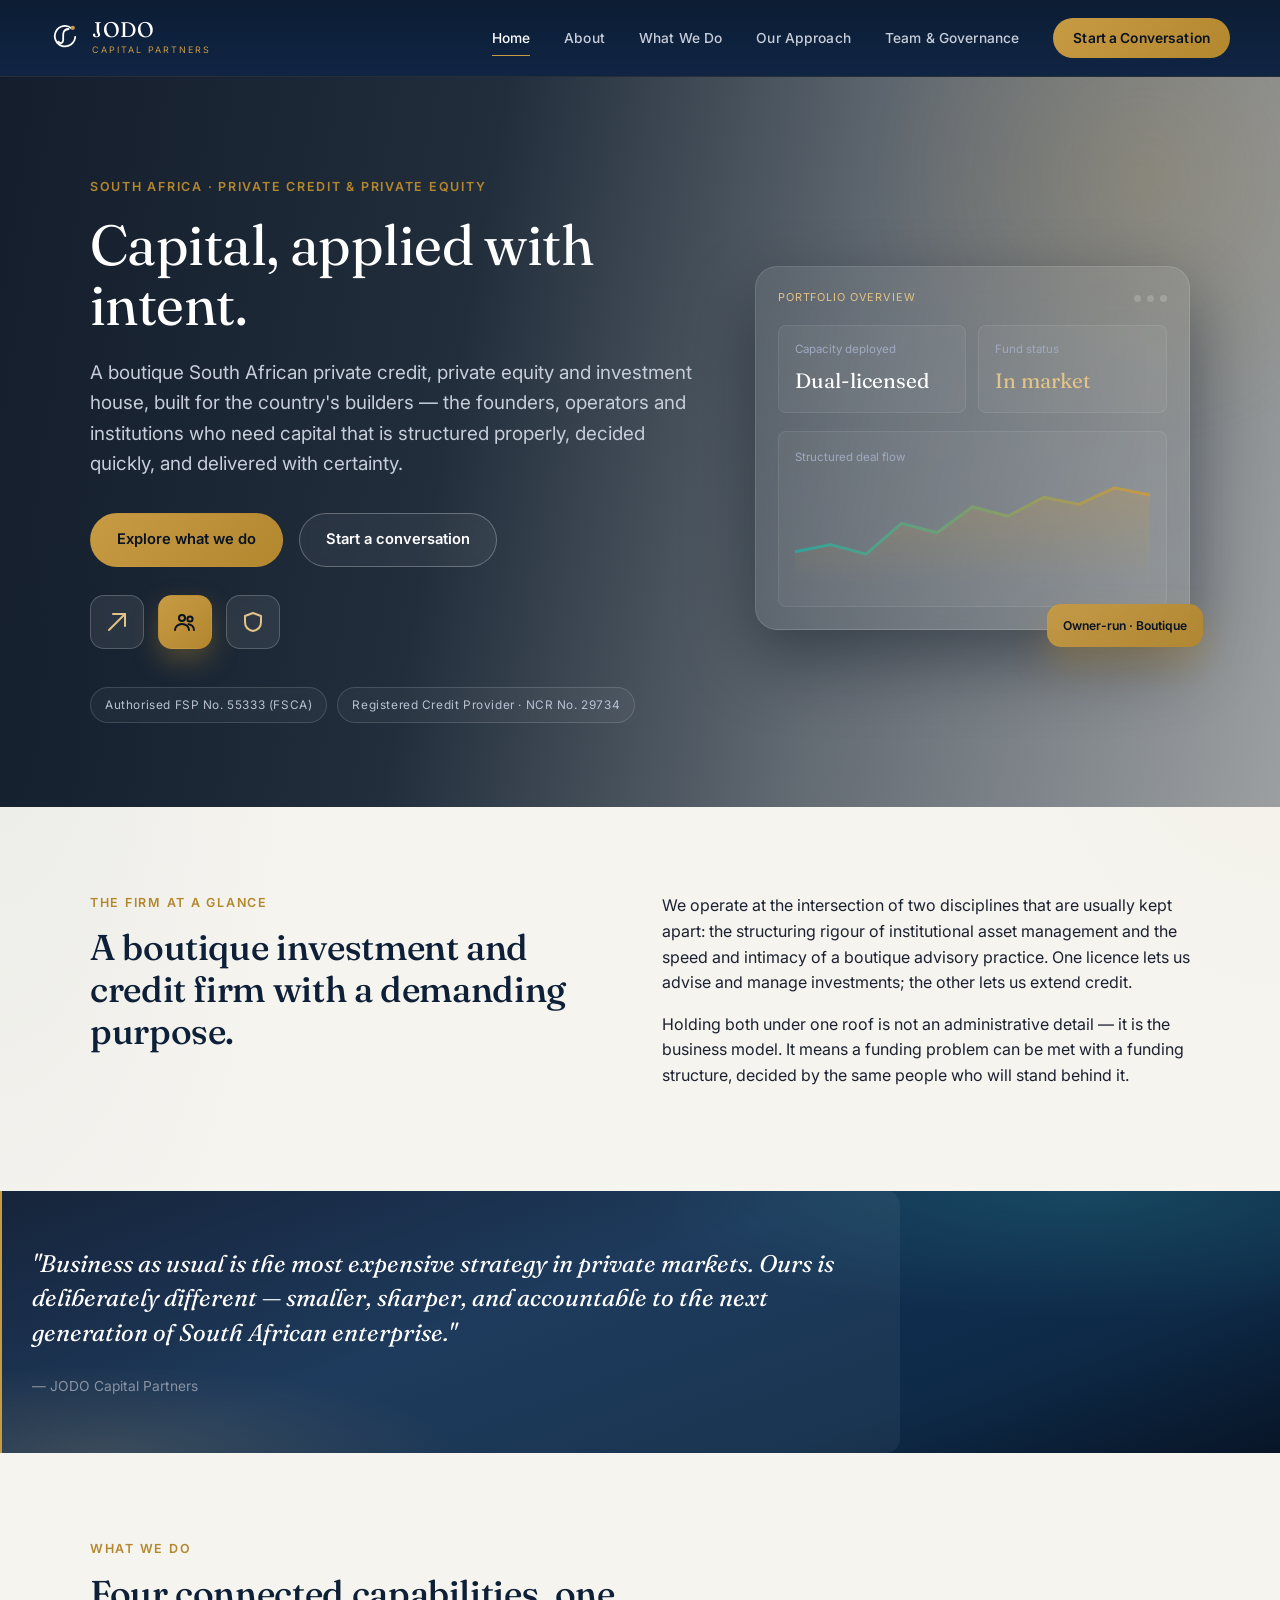
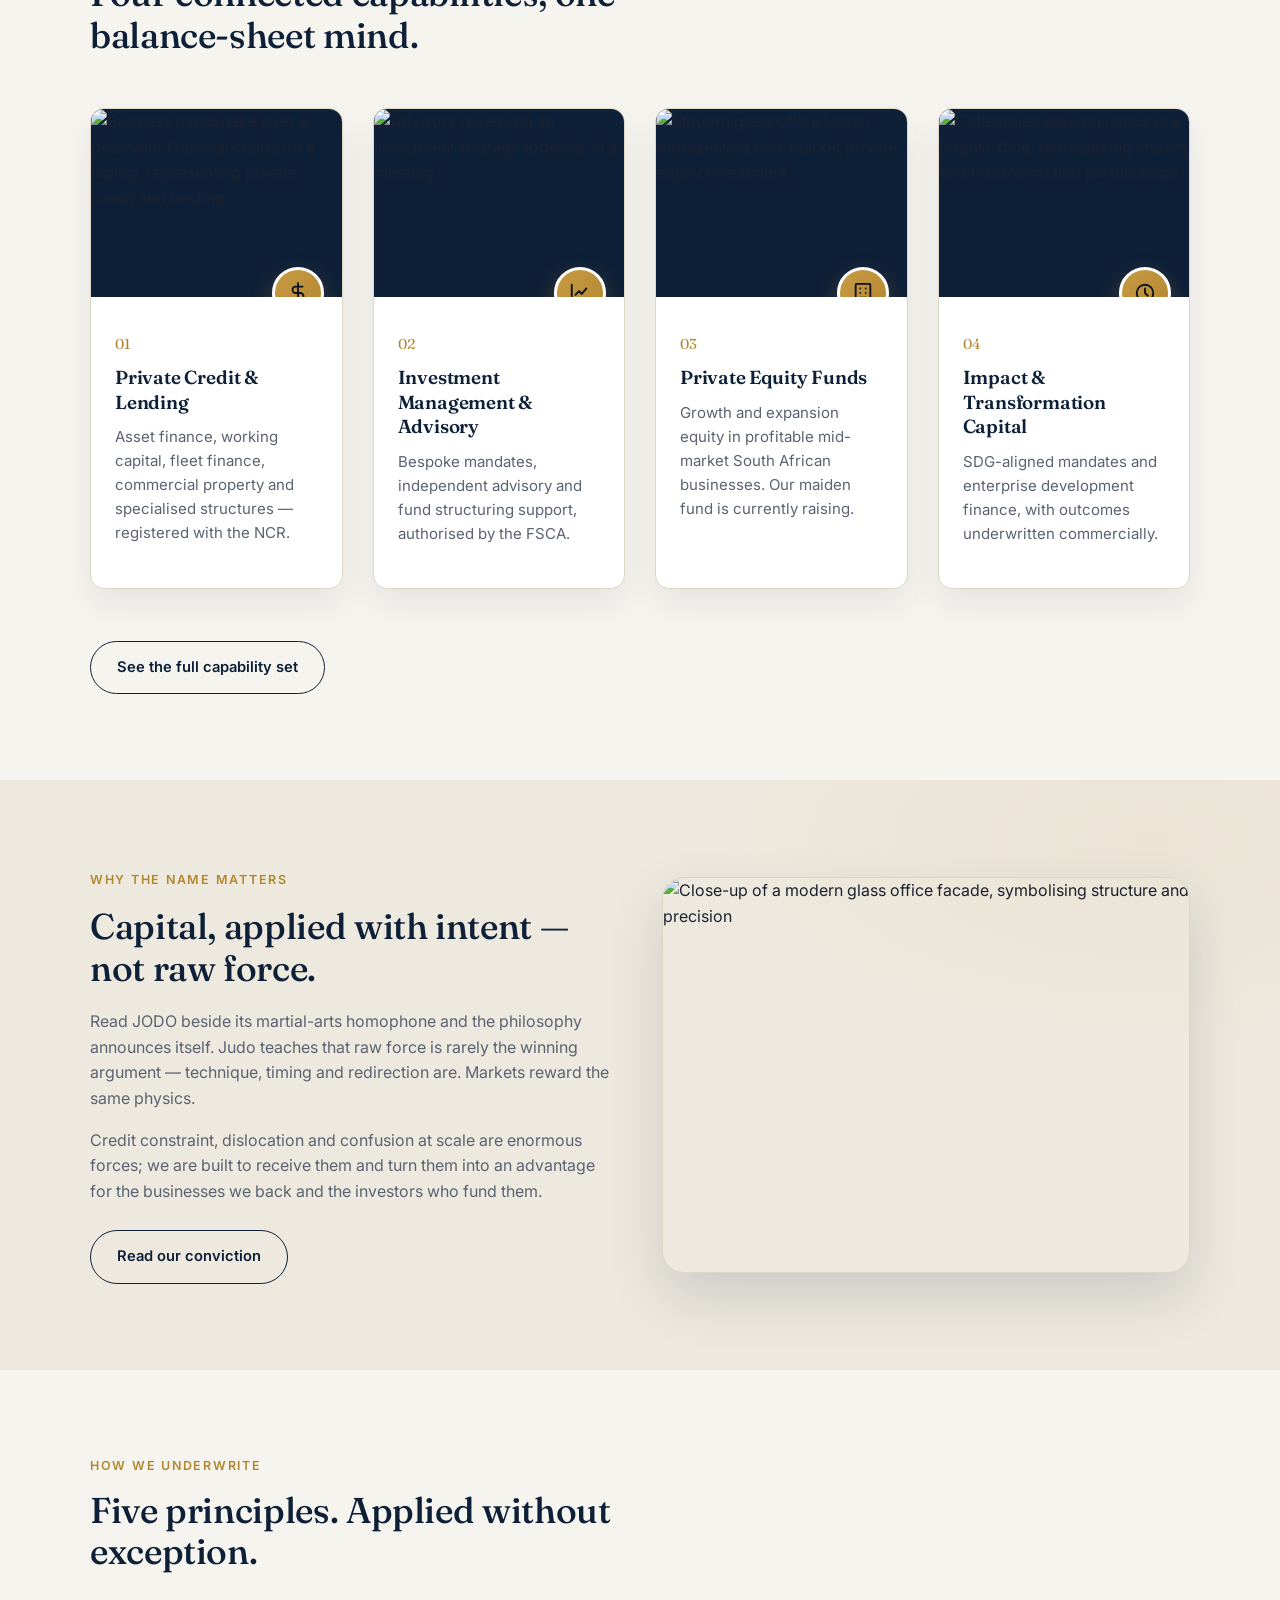
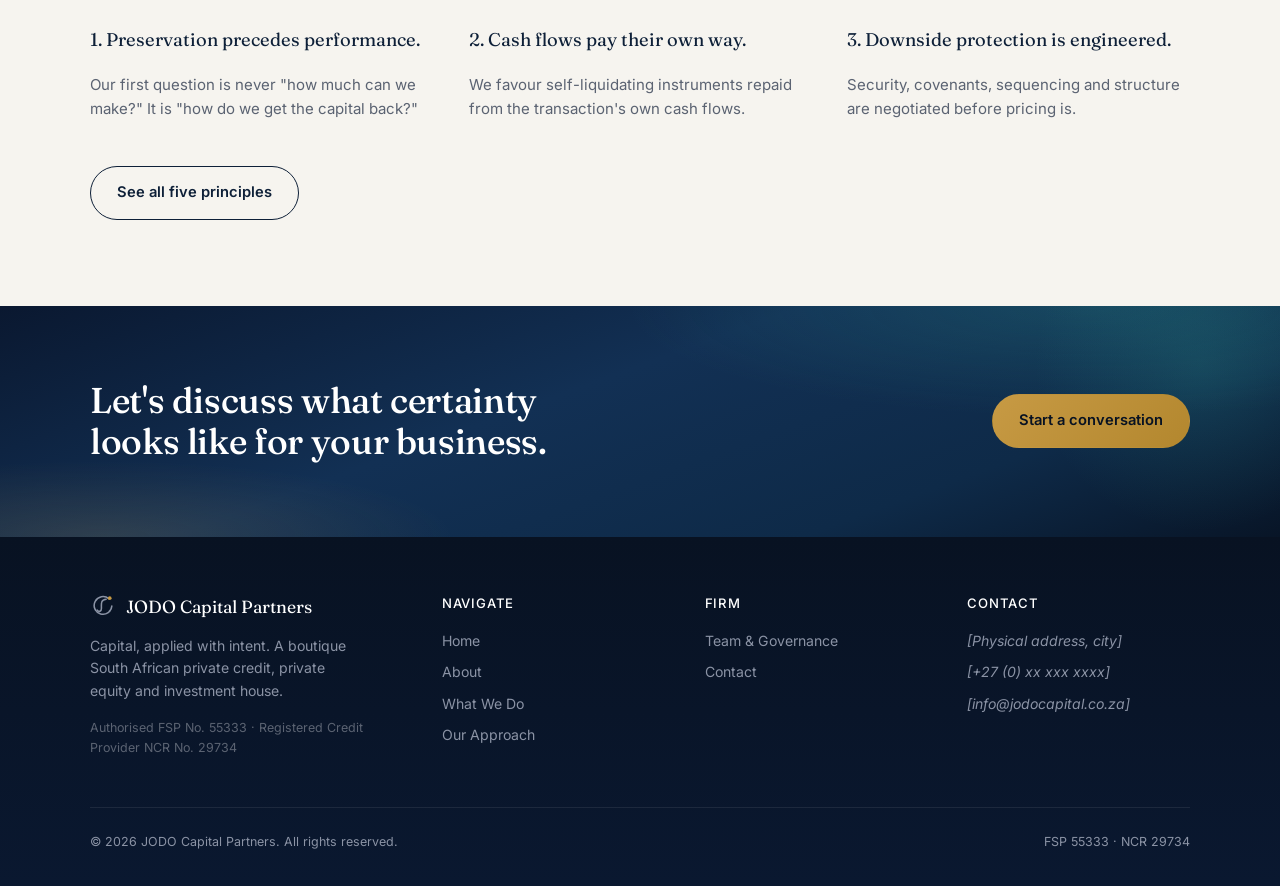
==== frontend/index.html @ f08a8462 "Test website" ====
<!DOCTYPE html>
<html lang="en">
<head>
<meta charset="UTF-8">
<meta name="viewport" content="width=device-width, initial-scale=1.0">
<title>JODO Capital Partners — Capital, Applied with Intent</title>
<meta name="description" content="A boutique South African private credit, private equity and investment house. Authorised FSP No. 55333 · Registered Credit Provider NCR No. 29734.">
<link rel="stylesheet" href="styles.css">
</head>
<body>

<header class="site">
  <div class="wrap nav-row">
    <a href="index.html" class="brand">
      <svg class="brand-mark" viewBox="0 0 100 100" xmlns="http://www.w3.org/2000/svg" aria-hidden="true">
        <path d="M 72 18 A 34 34 0 1 0 84 46" fill="none" stroke="currentColor" stroke-width="6" stroke-linecap="round"/>
        <path d="M 62 20 C 40 22 44 40 44 55 C 44 68 34 70 28 62" fill="none" stroke="currentColor" stroke-width="6" stroke-linecap="round"/>
        <circle cx="76" cy="16" r="7" fill="#C79A44"/>
      </svg>
      <span>
        <span class="brand-word">JODO</span>
        <span class="brand-sub">Capital Partners</span>
      </span>
    </a>
    <button class="nav-toggle" id="navToggle" aria-label="Toggle menu" aria-expanded="false">
      <span></span><span></span><span></span>
    </button>
    <nav class="primary" id="primaryNav">
      <a href="index.html" class="current">Home</a>
      <a href="about.html">About</a>
      <a href="services.html">What We Do</a>
      <a href="approach.html">Our Approach</a>
      <a href="team.html">Team &amp; Governance</a>
      <a href="contact.html" class="nav-cta">Start a Conversation</a>
    </nav>
  </div>
</header>

<section class="hero has-photo" style="background-image:url('https://images.pexels.com/photos/462337/pexels-photo-462337.jpeg?auto=compress&amp;cs=tinysrgb&amp;w=1920&amp;h=1280&amp;dpr=1');">
  <div class="photo-overlay"></div>
  <div class="wrap hero-grid">
    <div>
      <span class="eyebrow">South Africa · Private Credit &amp; Private Equity</span>
      <h1 style="margin-top:16px;">Capital, applied with intent.</h1>
      <p class="lede">A boutique South African private credit, private equity and investment house, built for the country's builders — the founders, operators and institutions who need capital that is structured properly, decided quickly, and delivered with certainty.</p>
      <div style="display:flex; gap:16px; flex-wrap:wrap;">
        <a href="services.html" class="btn btn-gold">Explore what we do</a>
        <a href="contact.html" class="btn btn-outline-light">Start a conversation</a>
      </div>
      <div class="hero-icon-row">
        <span class="hero-icon" title="Growth"><svg viewBox="0 0 24 24" fill="none" stroke="currentColor" stroke-width="2" stroke-linecap="round" stroke-linejoin="round"><line x1="4" y1="20" x2="20" y2="4"/><polyline points="8 4 20 4 20 16"/></svg></span>
        <span class="hero-icon active" title="Partnership"><svg viewBox="0 0 24 24" fill="none" stroke="currentColor" stroke-width="2" stroke-linecap="round" stroke-linejoin="round"><circle cx="9" cy="8" r="3"/><path d="M2 20c0-3.3 3.1-6 7-6s7 2.7 7 6"/><circle cx="17" cy="9" r="2.6"/><path d="M15.5 14.2c2.9.4 5.5 2.6 5.5 5.8"/></svg></span>
        <span class="hero-icon" title="Protection"><svg viewBox="0 0 24 24" fill="none" stroke="currentColor" stroke-width="2" stroke-linecap="round" stroke-linejoin="round"><path d="M12 3l8 3v6c0 5-3.5 8-8 9-4.5-1-8-4-8-9V6l8-3z"/></svg></span>
      </div>
      <div class="credential-strip">
        <span>Authorised FSP No. 55333 (FSCA)</span>
        <span>Registered Credit Provider · NCR No. 29734</span>
      </div>
    </div>
    <div class="hero-panel">
      <div class="hero-panel-head">
        <span class="tag">Portfolio Overview</span>
        <div class="dot-row"><span></span><span></span><span></span></div>
      </div>
      <div class="hero-stat-row">
        <div class="hero-stat">
          <div class="lbl">Capacity deployed</div>
          <div class="val">Dual-licensed</div>
        </div>
        <div class="hero-stat">
          <div class="lbl">Fund status</div>
          <div class="val gold">In market</div>
        </div>
      </div>
      <div class="hero-chart">
        <div class="lbl">Structured deal flow</div>
        <svg viewBox="0 0 300 90" xmlns="http://www.w3.org/2000/svg" style="width:100%; height:auto;">
          <defs>
            <linearGradient id="chartLine" x1="0" y1="0" x2="1" y2="0">
              <stop offset="0%" stop-color="#2FA39B"/>
              <stop offset="100%" stop-color="#C79A44"/>
            </linearGradient>
            <linearGradient id="chartFill" x1="0" y1="0" x2="0" y2="1">
              <stop offset="0%" stop-color="#C79A44" stop-opacity="0.28"/>
              <stop offset="100%" stop-color="#C79A44" stop-opacity="0"/>
            </linearGradient>
          </defs>
          <path d="M0,64 L30,58 L60,66 L90,40 L120,48 L150,26 L180,34 L210,18 L240,24 L270,10 L300,16 L300,90 L0,90 Z" fill="url(#chartFill)"/>
          <path d="M0,64 L30,58 L60,66 L90,40 L120,48 L150,26 L180,34 L210,18 L240,24 L270,10 L300,16" fill="none" stroke="url(#chartLine)" stroke-width="2.5" stroke-linecap="round" stroke-linejoin="round"/>
        </svg>
      </div>
      <div class="hero-badge-float">Owner-run · Boutique</div>
    </div>
  </div>
</section>

<section>
  <div class="wrap">
    <div class="grid-2" style="align-items:start;">
      <div class="section-head" style="margin-bottom:0;">
        <span class="eyebrow">The Firm at a Glance</span>
        <h2 style="margin-top:14px;">A boutique investment and credit firm with a demanding purpose.</h2>
      </div>
      <div>
        <p>We operate at the intersection of two disciplines that are usually kept apart: the structuring rigour of institutional asset management and the speed and intimacy of a boutique advisory practice. One licence lets us advise and manage investments; the other lets us extend credit.</p>
        <p>Holding both under one roof is not an administrative detail — it is the business model. It means a funding problem can be met with a funding structure, decided by the same people who will stand behind it.</p>
      </div>
    </div>
  </div>
</section>

<section class="on-navy" style="padding:0;">
  <div class="wrap quote-block" style="max-width:900px; padding-top:56px; padding-bottom:56px;">
    <p>"Business as usual is the most expensive strategy in private markets. Ours is deliberately different — smaller, sharper, and accountable to the next generation of South African enterprise."</p>
    <cite>— JODO Capital Partners</cite>
  </div>
</section>

<section>
  <div class="wrap">
    <div class="section-head">
      <span class="eyebrow">What We Do</span>
      <h2 style="margin-top:14px;">Four connected capabilities, one balance-sheet mind.</h2>
    </div>
    <div class="grid-4">
      <div class="solution-card">
        <div class="photo">
          <img src="https://images.pexels.com/photos/5833864/pexels-photo-5833864.jpeg?auto=compress&amp;cs=tinysrgb&amp;w=800" alt="Business handshake over a desk with financial charts on a laptop, representing private credit and lending">
          <span class="icon-badge"><svg viewBox="0 0 24 24" fill="none" stroke="currentColor" stroke-width="2" stroke-linecap="round" stroke-linejoin="round"><line x1="12" y1="1" x2="12" y2="23"/><path d="M17 5H9.5a3.5 3.5 0 0 0 0 7h5a3.5 3.5 0 0 1 0 7H6"/></svg></span>
        </div>
        <div class="body">
          <span class="index">01</span>
          <h3>Private Credit &amp; Lending</h3>
          <p>Asset finance, working capital, fleet finance, commercial property and specialised structures — registered with the NCR.</p>
        </div>
      </div>
      <div class="solution-card">
        <div class="photo">
          <img src="https://images.pexels.com/photos/3184286/pexels-photo-3184286.jpeg?auto=compress&amp;cs=tinysrgb&amp;w=800" alt="Advisors reviewing an investment strategy together in a meeting">
          <span class="icon-badge"><svg viewBox="0 0 24 24" fill="none" stroke="currentColor" stroke-width="2" stroke-linecap="round" stroke-linejoin="round"><path d="M3 3v18h18"/><path d="M7 14l4-4 3 3 5-6"/></svg></span>
        </div>
        <div class="body">
          <span class="index">02</span>
          <h3>Investment Management &amp; Advisory</h3>
          <p>Bespoke mandates, independent advisory and fund structuring support, authorised by the FSCA.</p>
        </div>
      </div>
      <div class="solution-card">
        <div class="photo">
          <img src="https://images.pexels.com/photos/2467169/pexels-photo-2467169.jpeg?auto=compress&amp;cs=tinysrgb&amp;w=800" alt="Modern glass office tower, representing mid-market private equity investment">
          <span class="icon-badge"><svg viewBox="0 0 24 24" fill="none" stroke="currentColor" stroke-width="2" stroke-linecap="round" stroke-linejoin="round"><rect x="4" y="2" width="16" height="20" rx="1"/><line x1="9" y1="7" x2="9" y2="7"/><line x1="15" y1="7" x2="15" y2="7"/><line x1="9" y1="12" x2="9" y2="12"/><line x1="15" y1="12" x2="15" y2="12"/><line x1="9" y1="17" x2="15" y2="17"/></svg></span>
        </div>
        <div class="body">
          <span class="index">03</span>
          <h3>Private Equity Funds</h3>
          <p>Growth and expansion equity in profitable mid-market South African businesses. Our maiden fund is currently raising.</p>
        </div>
      </div>
      <div class="solution-card">
        <div class="photo">
          <img src="https://images.pexels.com/photos/3184416/pexels-photo-3184416.jpeg?auto=compress&amp;cs=tinysrgb&amp;w=800" alt="Colleagues shaking hands in a bright office, representing impact and transformation partnerships">
          <span class="icon-badge"><svg viewBox="0 0 24 24" fill="none" stroke="currentColor" stroke-width="2" stroke-linecap="round" stroke-linejoin="round"><circle cx="12" cy="12" r="9"/><path d="M12 7v5l3 3"/></svg></span>
        </div>
        <div class="body">
          <span class="index">04</span>
          <h3>Impact &amp; Transformation Capital</h3>
          <p>SDG-aligned mandates and enterprise development finance, with outcomes underwritten commercially.</p>
        </div>
      </div>
    </div>
    <div style="margin-top:52px;">
      <a href="services.html" class="btn btn-outline">See the full capability set</a>
    </div>
  </div>
</section>

<section class="on-cream-dim">
  <div class="wrap grid-2" style="align-items:center;">
    <div>
      <span class="eyebrow">Why the Name Matters</span>
      <h2 style="margin-top:14px;">Capital, applied with intent — not raw force.</h2>
      <p style="color:var(--slate); margin-top:20px;">Read JODO beside its martial-arts homophone and the philosophy announces itself. Judo teaches that raw force is rarely the winning argument — technique, timing and redirection are. Markets reward the same physics.</p>
      <p style="color:var(--slate);">Credit constraint, dislocation and confusion at scale are enormous forces; we are built to receive them and turn them into an advantage for the businesses we back and the investors who fund them.</p>
      <a href="about.html" class="btn btn-outline" style="margin-top:10px;">Read our conviction</a>
    </div>
    <div class="photo-frame" style="aspect-ratio:4/3;">
      <img src="https://images.pexels.com/photos/2497641/pexels-photo-2497641.jpeg?auto=compress&amp;cs=tinysrgb&amp;w=1000" alt="Close-up of a modern glass office facade, symbolising structure and precision">
    </div>
  </div>
</section>

<section>
  <div class="wrap">
    <div class="section-head">
      <span class="eyebrow">How We Underwrite</span>
      <h2 style="margin-top:14px;">Five principles. Applied without exception.</h2>
    </div>
    <div class="grid-3">
      <div>
        <p style="color:var(--navy-900); font-family:var(--serif); font-size:1.15rem;">1. Preservation precedes performance.</p>
        <p style="color:var(--slate); font-size:0.94rem;">Our first question is never "how much can we make?" It is "how do we get the capital back?"</p>
      </div>
      <div>
        <p style="color:var(--navy-900); font-family:var(--serif); font-size:1.15rem;">2. Cash flows pay their own way.</p>
        <p style="color:var(--slate); font-size:0.94rem;">We favour self-liquidating instruments repaid from the transaction's own cash flows.</p>
      </div>
      <div>
        <p style="color:var(--navy-900); font-family:var(--serif); font-size:1.15rem;">3. Downside protection is engineered.</p>
        <p style="color:var(--slate); font-size:0.94rem;">Security, covenants, sequencing and structure are negotiated before pricing is.</p>
      </div>
    </div>
    <div style="margin-top:30px;">
      <a href="approach.html" class="btn btn-outline">See all five principles</a>
    </div>
  </div>
</section>

<section class="cta-band">
  <div class="wrap cta-row">
    <h2>Let's discuss what certainty looks like for your business.</h2>
    <a href="contact.html" class="btn btn-gold">Start a conversation</a>
  </div>
</section>

<footer class="site">
  <div class="wrap">
    <div class="footer-grid">
      <div>
        <div class="footer-brand">
          <svg class="brand-mark" viewBox="0 0 100 100" xmlns="http://www.w3.org/2000/svg" aria-hidden="true">
            <path d="M 72 18 A 34 34 0 1 0 84 46" fill="none" stroke="currentColor" stroke-width="6" stroke-linecap="round"/>
            <path d="M 62 20 C 40 22 44 40 44 55 C 44 68 34 70 28 62" fill="none" stroke="currentColor" stroke-width="6" stroke-linecap="round"/>
            <circle cx="76" cy="16" r="7" fill="#C79A44"/>
          </svg>
          <span>JODO Capital Partners</span>
        </div>
        <p style="max-width:260px;">Capital, applied with intent. A boutique South African private credit, private equity and investment house.</p>
        <p style="color:#5B6372; font-size:0.78rem; margin-top:16px;">Authorised FSP No. 55333 · Registered Credit Provider NCR No. 29734</p>
      </div>
      <div>
        <h4>Navigate</h4>
        <a href="index.html">Home</a>
        <a href="about.html">About</a>
        <a href="services.html">What We Do</a>
        <a href="approach.html">Our Approach</a>
      </div>
      <div>
        <h4>Firm</h4>
        <a href="team.html">Team &amp; Governance</a>
        <a href="contact.html">Contact</a>
      </div>
      <div>
        <h4>Contact</h4>
        <p class="placeholder">[Physical address, city]</p>
        <p class="placeholder">[+27 (0) xx xxx xxxx]</p>
        <p class="placeholder">[info@jodocapital.co.za]</p>
      </div>
    </div>
    <div class="footer-bottom">
      <span>© 2026 JODO Capital Partners. All rights reserved.</span>
      <span>FSP 55333 · NCR 29734</span>
    </div>
  </div>
</footer>
<script src="script.js"></script>
</body>
</html>
---- frontend/styles.css ----
@import url('https://fonts.googleapis.com/css2?family=Fraunces:opsz,wght@9..144,300;9..144,400;9..144,500;9..144,600&family=Inter:wght@400;500;600&display=swap');

:root{
  --navy-950:#081222;
  --navy-900:#0E2038;
  --navy-800:#173252;
  --navy-700:#224268;
  --teal-600:#1E5B63;
  --teal-glow:#2FA39B;
  --gold-600:#B3872E;
  --gold-500:#C79A44;
  --gold-300:#E3C387;
  --cream:#F6F4EF;
  --cream-dim:#EEE9DE;
  --white:#FFFFFF;
  --ink:#1B2130;
  --slate:#5B6372;
  --slate-light:#8A93A3;
  --hairline:#DED6C4;
  --hairline-dark:#28405F;
  --serif: 'Fraunces', Georgia, serif;
  --sans: 'Inter', -apple-system, BlinkMacSystemFont, 'Segoe UI', sans-serif;
  --maxw: 1180px;
  --radius-sm: 8px;
  --radius: 14px;
  --radius-lg: 22px;
  --navy-mesh:
    radial-gradient(60% 80% at 85% 0%, rgba(47,163,155,0.22), transparent 60%),
    radial-gradient(50% 60% at 8% 100%, rgba(199,154,68,0.16), transparent 55%),
    linear-gradient(160deg, #0A1830 0%, #123054 42%, #0E2A48 75%, #081527 100%);
}

*{box-sizing:border-box;}
html{scroll-behavior:smooth;}
body{
  margin:0;
  background:
    radial-gradient(55% 45% at 100% 0%, rgba(179,135,46,0.06), transparent 60%),
    radial-gradient(40% 35% at 0% 15%, rgba(30,91,99,0.05), transparent 60%),
    var(--cream);
  color:var(--ink);
  font-family:var(--sans);
  font-size:16px;
  line-height:1.6;
  -webkit-font-smoothing:antialiased;
}

img{max-width:100%;display:block;}
a{color:inherit;text-decoration:none;}
.wrap{max-width:var(--maxw); margin:0 auto; padding:0 40px; position:relative;}

@media (max-width:720px){
  .wrap{padding:0 22px;}
}

/* ---------- Typography ---------- */
h1,h2,h3,h4{
  font-family:var(--serif);
  font-weight:500;
  color:var(--navy-900);
  margin:0;
  letter-spacing:-0.01em;
}
h1{font-size:clamp(2.4rem, 4.4vw, 3.6rem); line-height:1.08; font-weight:400;}
h2{font-size:clamp(1.7rem, 2.8vw, 2.3rem); line-height:1.16; font-weight:500;}
h3{font-size:1.3rem; line-height:1.3; font-weight:600;}
p{margin:0 0 1em 0; color:var(--ink);}
.lede{font-size:1.18rem; color:var(--slate); font-weight:400; line-height:1.6; max-width:640px;}
.eyebrow{
  font-family:var(--sans);
  font-size:0.78rem;
  font-weight:600;
  letter-spacing:0.14em;
  color:var(--gold-600);
  text-transform:uppercase;
}
.serif-italic{font-family:var(--serif); font-style:italic; font-weight:400;}

/* ---------- Header / Nav ---------- */
header.site{
  background:linear-gradient(180deg, #0C1D34, #102544);
  position:sticky; top:0; z-index:50;
  border-bottom:1px solid rgba(199,154,68,0.14);
  backdrop-filter:blur(10px);
}
.nav-row{
  display:flex; align-items:center; justify-content:space-between;
  padding:18px 0;
}
.brand{
  display:flex; align-items:center; gap:12px;
  color:var(--white);
}
.brand-mark{
  width:30px; height:30px; flex:0 0 auto;
}
.brand-word{
  font-family:var(--serif);
  font-size:1.32rem;
  letter-spacing:0.03em;
  color:var(--white);
  line-height:1;
  display:block;
}
.brand-sub{
  display:block;
  font-family:var(--sans);
  font-size:0.56rem;
  letter-spacing:0.22em;
  color:var(--gold-500);
  margin-top:3px;
  text-transform:uppercase;
}
nav.primary{
  display:flex; align-items:center; gap:34px;
}
nav.primary a{
  font-size:0.86rem;
  color:#C7CEDA;
  font-weight:500;
  letter-spacing:0.01em;
  padding:6px 0;
  border-bottom:1px solid transparent;
  transition:color .15s ease, border-color .15s ease;
}
nav.primary a:hover{color:var(--white); border-color:var(--gold-500);}
nav.primary a.current{color:var(--white); border-color:var(--gold-500);}
.nav-cta{
  background:linear-gradient(135deg, var(--gold-500), var(--gold-600));
  color:var(--navy-950) !important;
  padding:9px 20px !important;
  border-radius:100px;
  font-weight:600 !important;
  border:none !important;
}
.nav-cta:hover{background:linear-gradient(135deg, var(--gold-600), var(--gold-600));}
.nav-toggle{display:none;}

@media (max-width:900px){
  nav.primary{
    position:fixed; inset:64px 0 0 0; background:var(--navy-900);
    flex-direction:column; align-items:flex-start; gap:0;
    padding:12px 22px 30px; transform:translateY(-8px);
    opacity:0; pointer-events:none; transition:opacity .18s ease, transform .18s ease;
    border-top:1px solid var(--hairline-dark);
  }
  nav.primary.open{opacity:1; pointer-events:auto; transform:translateY(0);}
  nav.primary a{width:100%; padding:14px 0; border-bottom:1px solid var(--hairline-dark);}
  nav.primary a.current, nav.primary a:hover{border-color:var(--hairline-dark); }
  .nav-cta{margin-top:14px; text-align:center;}
  .nav-toggle{
    display:flex; flex-direction:column; gap:5px; background:none; border:none; cursor:pointer; padding:8px;
  }
  .nav-toggle span{width:22px; height:2px; background:var(--white); display:block;}
}

/* ---------- Buttons ---------- */
.btn{
  display:inline-flex; align-items:center; gap:10px;
  font-size:0.92rem; font-weight:600;
  padding:14px 26px;
  border-radius:100px;
  border:1px solid var(--navy-900);
  transition:transform .15s ease, box-shadow .15s ease, background .15s ease, color .15s ease, border-color .15s ease;
}
.btn-gold{
  background:linear-gradient(135deg, var(--gold-500), var(--gold-600));
  color:var(--navy-950); border-color:transparent;
}
.btn-gold:hover{background:linear-gradient(135deg, var(--gold-600), var(--gold-600));}
.btn-outline{background:transparent; color:var(--navy-900); border-color:var(--navy-900);}
.btn-outline:hover{background:var(--navy-900); color:var(--white);}
.btn-outline-light{background:rgba(255,255,255,0.05); color:var(--white); border-color:rgba(255,255,255,0.28); backdrop-filter:blur(6px);}
.btn-outline-light:hover{background:rgba(255,255,255,0.12);}

/* ---------- Hero ---------- */
.hero{
  background:var(--navy-mesh);
  color:var(--white);
  padding:96px 0 84px;
  position:relative;
  overflow:hidden;
}
.hero::after{
  content:"";
  position:absolute; right:-140px; top:-180px;
  width:560px; height:560px;
  border-radius:50%;
  background:radial-gradient(circle, rgba(199,154,68,0.16), transparent 68%);
  filter:blur(4px);
}
.hero::before{
  content:"";
  position:absolute; left:-160px; bottom:-220px;
  width:520px; height:520px;
  border-radius:50%;
  background:radial-gradient(circle, rgba(47,163,155,0.16), transparent 68%);
}
.hero-grid{
  display:grid; grid-template-columns:1.4fr 1fr; gap:56px; align-items:center;
  position:relative; z-index:1;
}
.hero h1{color:var(--white); margin-bottom:22px;}
.hero .lede{color:#C7CEDA; margin-bottom:34px;}
.credential-strip{
  display:flex; flex-wrap:wrap; gap:10px; margin-top:38px;
}
.credential-strip span{
  font-size:0.74rem; letter-spacing:0.05em; color:#B9C2D4;
  border:1px solid rgba(255,255,255,0.14);
  background:rgba(255,255,255,0.04);
  backdrop-filter:blur(6px);
  padding:8px 14px; border-radius:100px;
}

/* ---------- Dashboard mockup panel (hero) ---------- */
.hero-panel{
  position:relative; z-index:1;
  background:linear-gradient(160deg, rgba(255,255,255,0.07), rgba(255,255,255,0.02));
  border:1px solid rgba(255,255,255,0.12);
  border-radius:var(--radius-lg);
  padding:22px;
  backdrop-filter:blur(18px);
  box-shadow:0 30px 70px rgba(3,10,22,0.45);
}
.hero-panel-head{display:flex; align-items:center; justify-content:space-between; margin-bottom:18px;}
.hero-panel-head .dot-row{display:flex; gap:6px;}
.hero-panel-head .dot-row span{width:7px; height:7px; border-radius:50%; background:rgba(255,255,255,0.18); display:block;}
.hero-panel-head .tag{font-size:0.68rem; letter-spacing:0.08em; color:var(--gold-300); text-transform:uppercase;}
.hero-stat-row{display:grid; grid-template-columns:1fr 1fr; gap:12px; margin-bottom:18px;}
.hero-stat{
  background:rgba(255,255,255,0.045);
  border:1px solid rgba(255,255,255,0.08);
  border-radius:var(--radius-sm);
  padding:14px 16px;
}
.hero-stat .lbl{font-size:0.72rem; color:#9FAAC0; margin-bottom:6px;}
.hero-stat .val{font-family:var(--serif); font-size:1.3rem; color:var(--white);}
.hero-stat .val.gold{color:var(--gold-300);}
.hero-chart{
  background:rgba(255,255,255,0.04);
  border:1px solid rgba(255,255,255,0.08);
  border-radius:var(--radius-sm);
  padding:16px;
}
.hero-chart .lbl{font-size:0.72rem; color:#9FAAC0; margin-bottom:10px;}
.hero-badge-float{
  position:absolute; right:-14px; bottom:-18px;
  background:linear-gradient(135deg, rgba(199,154,68,0.95), rgba(179,135,46,0.95));
  color:var(--navy-950);
  border-radius:var(--radius);
  padding:12px 16px;
  box-shadow:0 18px 34px rgba(179,135,46,0.35);
  font-size:0.76rem; font-weight:600;
  display:flex; align-items:center; gap:8px;
}
@media (max-width:520px){.hero-badge-float{position:static; margin-top:14px; width:fit-content;}}

@media (max-width:840px){
  .hero-grid{grid-template-columns:1fr;}
}

/* ---------- Photo hero treatment (used on hero + page-hero) ---------- */
.has-photo{background-size:cover; background-position:center; position:relative;}
.has-photo .photo-overlay{
  position:absolute; inset:0; z-index:0;
  background:
    linear-gradient(100deg, rgba(8,18,34,0.95) 0%, rgba(10,24,40,0.90) 36%, rgba(10,24,40,0.62) 66%, rgba(10,24,40,0.38) 100%);
}
.has-photo .hero-grid, .has-photo .wrap{position:relative; z-index:1;}

.hero-icon-row{display:flex; gap:14px; margin:28px 0 6px;}
.hero-icon{
  width:54px; height:54px; border-radius:14px;
  display:flex; align-items:center; justify-content:center;
  background:rgba(255,255,255,0.08); border:1px solid rgba(255,255,255,0.2);
  backdrop-filter:blur(6px); color:var(--gold-300); flex:0 0 auto;
}
.hero-icon.active{
  background:linear-gradient(135deg, var(--gold-500), var(--gold-600));
  color:var(--navy-950); border-color:transparent;
  box-shadow:0 12px 26px rgba(179,135,46,0.35);
}
.hero-icon svg{width:24px; height:24px;}

/* ---------- Solution / capability cards with photos ---------- */
.solution-card{
  border-radius:var(--radius); overflow:hidden;
  background:var(--white);
  border:1px solid var(--hairline);
  box-shadow:0 16px 34px rgba(23,50,82,0.08);
  display:flex; flex-direction:column;
}
.solution-card .photo{position:relative; aspect-ratio:4/3; overflow:hidden; background:var(--navy-900);}
.solution-card .photo img{width:100%; height:100%; object-fit:cover; display:block; transition:transform .4s ease;}
.solution-card:hover .photo img{transform:scale(1.05);}
.solution-card .icon-badge{
  position:absolute; right:18px; bottom:-22px;
  width:52px; height:52px; border-radius:50%;
  background:linear-gradient(135deg, var(--gold-500), var(--gold-600));
  display:flex; align-items:center; justify-content:center;
  color:var(--navy-950);
  box-shadow:0 10px 22px rgba(179,135,46,0.35);
  border:3px solid var(--white);
}
.solution-card .icon-badge svg{width:22px; height:22px;}
.solution-card .body{padding:36px 24px 26px;}
.solution-card .index{font-family:var(--serif); font-size:0.9rem; color:var(--gold-600); display:block; margin-bottom:10px;}
.solution-card h3{margin-bottom:10px; font-size:1.18rem;}
.solution-card p{color:var(--slate); font-size:0.94rem; margin-bottom:16px;}
.solution-card .card-link{font-size:0.84rem; font-weight:600; color:var(--navy-900); display:inline-flex; align-items:center; gap:6px;}
.solution-card .card-link:hover{color:var(--gold-600);}

.photo-frame{border-radius:var(--radius-lg); overflow:hidden; box-shadow:0 24px 54px rgba(23,50,82,0.16); border:1px solid var(--hairline);}
.photo-frame img{width:100%; height:100%; object-fit:cover; display:block;}

/* ---------- Section scaffolding ---------- */
section{padding:86px 0;}
.section-tight{padding:60px 0;}
.section-head{max-width:640px; margin-bottom:52px;}
.section-head .eyebrow{margin-bottom:14px; display:block;}
.rule{height:1px; background:var(--hairline); border:none; margin:0;}
.on-navy{background:var(--navy-mesh); color:var(--white); position:relative; overflow:hidden;}
.on-navy h1,.on-navy h2,.on-navy h3{color:var(--white);}
.on-navy p{color:#C7CEDA;}
.on-navy .rule{background:var(--hairline-dark);}
.on-cream-dim{
  background:
    radial-gradient(60% 60% at 90% 10%, rgba(179,135,46,0.05), transparent 60%),
    var(--cream-dim);
}

/* ---------- Cards / grids ---------- */
.grid-2{display:grid; grid-template-columns:1fr 1fr; gap:44px;}
.grid-3{display:grid; grid-template-columns:repeat(3,1fr); gap:36px;}
.grid-4{display:grid; grid-template-columns:repeat(4,1fr); gap:30px;}
@media (max-width:900px){
  .grid-2,.grid-3,.grid-4{grid-template-columns:1fr;}
}

.pillar-card{
  padding:26px 24px;
  background:linear-gradient(165deg, rgba(255,255,255,0.9), rgba(255,255,255,0.55));
  border:1px solid var(--hairline);
  border-radius:var(--radius);
  box-shadow:0 16px 34px rgba(23,50,82,0.06);
  position:relative;
}
.pillar-card::before{
  content:"";
  position:absolute; left:24px; top:0; height:2px; width:36px;
  background:linear-gradient(90deg, var(--gold-500), var(--teal-glow));
  border-radius:2px;
}
.pillar-card .index{
  font-family:var(--serif); font-size:0.95rem; color:var(--gold-600); margin-bottom:14px; display:block;
}
.pillar-card h3{margin-bottom:10px;}
.pillar-card p{color:var(--slate); font-size:0.97rem;}
.pillar-card ul{margin:14px 0 0; padding-left:18px; color:var(--slate); font-size:0.94rem;}
.pillar-card ul li{margin-bottom:6px;}

.principle{
  display:grid; grid-template-columns:64px 1fr; gap:22px;
  padding:30px 22px;
  border-bottom:1px solid var(--hairline);
  border-radius:var(--radius-sm);
  transition:background .15s ease;
}
.principle:hover{background:rgba(179,135,46,0.04);}
.principle:first-of-type{border-top:1px solid var(--hairline);}
.principle .pnum{font-family:var(--serif); font-size:1.9rem; color:var(--gold-600); font-weight:400;}
.principle h3{margin-bottom:8px;}
.principle p{color:var(--slate); margin:0;}

.value-card{
  padding:24px;
  background:linear-gradient(165deg, rgba(255,255,255,0.85), rgba(255,255,255,0.4));
  border:1px solid var(--hairline);
  border-radius:var(--radius);
}
.value-card h3{margin-bottom:8px;}
.value-card .tag{font-family:var(--serif); font-style:italic; color:var(--gold-600); font-size:1.05rem; display:block; margin-bottom:10px;}
.value-card p{color:var(--slate); font-size:0.96rem;}

.compare{
  display:grid; grid-template-columns:1fr 1fr; gap:0;
  border:1px solid var(--hairline);
  border-radius:var(--radius);
  overflow:hidden;
}
.compare-col{padding:30px 34px; background:rgba(255,255,255,0.55);}
.compare-col.jodo{background:linear-gradient(165deg, rgba(179,135,46,0.08), rgba(30,91,99,0.05));}
.compare-col + .compare-col{border-left:1px solid var(--hairline);}
.compare-col h4{font-family:var(--sans); font-size:0.78rem; letter-spacing:0.12em; text-transform:uppercase; color:var(--slate); margin-bottom:18px;}
.compare-col.jodo h4{color:var(--gold-600);}
.compare-row{padding:14px 0; border-top:1px solid var(--hairline); font-size:0.95rem;}
.compare-col p.compare-row:first-of-type{border-top:none;}
@media (max-width:760px){
  .compare{grid-template-columns:1fr;}
  .compare-col + .compare-col{border-left:none; border-top:1px solid var(--hairline);}
}

.quote-block{
  border-left:2px solid var(--gold-600);
  padding:28px 30px;
  margin:0;
  background:linear-gradient(120deg, rgba(179,135,46,0.06), transparent 60%);
  border-radius:0 var(--radius) var(--radius) 0;
}
.quote-block p{
  font-family:var(--serif); font-weight:400; font-style:italic;
  font-size:1.5rem; line-height:1.45; color:var(--navy-900);
}
.on-navy .quote-block{background:rgba(255,255,255,0.05); border-left-color:var(--gold-500);}
.on-navy .quote-block p{color:var(--white);}
.quote-block cite{font-style:normal; font-size:0.86rem; color:var(--slate-light); display:block; margin-top:16px;}

.voice-card{
  display:grid; grid-template-columns:56px 1fr; gap:20px;
  padding:26px 22px; border-bottom:1px solid rgba(255,255,255,0.08);
  border-radius:var(--radius-sm);
  transition:background .15s ease;
}
.voice-card:hover{background:rgba(255,255,255,0.035);}
.voice-card:first-of-type{border-top:1px solid rgba(255,255,255,0.08);}
.voice-card .vnum{font-family:var(--serif); font-size:1.6rem; color:var(--gold-500);}
.voice-card h3{color:var(--white); margin-bottom:8px; font-size:1.15rem;}
.voice-card p{color:#B7BFCF; margin:0; font-size:0.95rem;}

.checklist{list-style:none; margin:0; padding:0;}
.checklist li{
  display:grid; grid-template-columns:20px 1fr; gap:14px;
  padding:16px 18px; border-top:1px solid var(--hairline); font-size:0.96rem; color:var(--slate);
  border-radius:var(--radius-sm);
}
.checklist li:last-child{border-bottom:1px solid var(--hairline);}
.checklist li::before{content:"—"; color:var(--gold-600); font-weight:600;}

.badge-row{display:flex; flex-wrap:wrap; gap:10px; margin-top:22px;}
.badge{
  font-size:0.76rem; letter-spacing:0.04em; color:var(--navy-800);
  border:1px solid var(--hairline); padding:8px 15px;
  background:linear-gradient(135deg, rgba(255,255,255,0.9), rgba(255,255,255,0.55));
  border-radius:100px;
}

.stat-strip{
  display:grid; grid-template-columns:repeat(4,1fr);
  border-top:1px solid rgba(255,255,255,0.1);
  border-bottom:1px solid rgba(255,255,255,0.1);
}
.stat-strip .stat{padding:30px 34px; border-left:1px solid rgba(255,255,255,0.1);}
.stat-strip .stat:first-child{border-left:none;}
.stat .num{font-family:var(--serif); font-size:1.7rem; color:var(--gold-500);}
.stat .cap{font-size:0.82rem; color:#9FAAC0; margin-top:8px;}
@media (max-width:800px){.stat-strip{grid-template-columns:1fr 1fr;} .stat-strip .stat:nth-child(2n+1){border-left:none;} .stat-strip .stat:nth-child(n+3){border-top:1px solid rgba(255,255,255,0.1);}}

.placeholder{color:var(--slate-light); font-style:italic;}

/* ---------- CTA band ---------- */
.cta-band{
  background:var(--navy-mesh); color:var(--white); padding:74px 0;
  position:relative; overflow:hidden;
}
.cta-band::before{
  content:""; position:absolute; right:-100px; top:-120px; width:360px; height:360px; border-radius:50%;
  background:radial-gradient(circle, rgba(47,163,155,0.18), transparent 65%);
}
.cta-band .cta-row{display:flex; align-items:center; justify-content:space-between; gap:30px; flex-wrap:wrap; position:relative; z-index:1;}
.cta-band h2{color:var(--white); max-width:520px;}

/* ---------- Footer ---------- */
footer.site{
  background:linear-gradient(180deg, #081222, #0A1830);
  color:#8B93A5; padding:56px 0 34px;
}
.footer-grid{display:grid; grid-template-columns:1.4fr 1fr 1fr 1fr; gap:40px; padding-bottom:40px;}
.footer-grid h4{color:var(--white); font-family:var(--sans); font-size:0.82rem; letter-spacing:0.06em; text-transform:uppercase; margin-bottom:16px;}
.footer-grid a, .footer-grid p{display:block; font-size:0.88rem; color:#8B93A5; margin-bottom:9px;}
.footer-grid a:hover{color:var(--gold-500);}
.footer-brand{display:flex; align-items:center; gap:10px; margin-bottom:14px;}
.footer-brand .brand-mark{width:26px; height:26px;}
.footer-brand span{font-family:var(--serif); color:var(--white); font-size:1.1rem;}
.footer-bottom{
  border-top:1px solid rgba(255,255,255,0.08); padding-top:24px;
  display:flex; justify-content:space-between; flex-wrap:wrap; gap:10px; font-size:0.78rem;
}
@media (max-width:800px){.footer-grid{grid-template-columns:1fr 1fr;}}
@media (max-width:520px){.footer-grid{grid-template-columns:1fr;}}

/* ---------- Page hero (inner pages) ---------- */
.page-hero{
  background:var(--navy-mesh); color:var(--white); padding:68px 0 60px;
  position:relative; overflow:hidden;
}
.page-hero::after{
  content:""; position:absolute; right:-120px; top:-160px; width:420px; height:420px; border-radius:50%;
  background:radial-gradient(circle, rgba(199,154,68,0.14), transparent 65%);
}
.page-hero .wrap{position:relative; z-index:1;}
.page-hero .eyebrow{color:var(--gold-500);}
.page-hero h1{color:var(--white); margin-top:14px;}
.page-hero .lede{color:#C7CEDA; margin-top:18px;}
.breadcrumb{font-size:0.8rem; color:#8B93A5;}
.breadcrumb a:hover{color:var(--gold-500);}

/* ---------- Misc utility ---------- */
.mt-0{margin-top:0;}
.center{text-align:center; margin-left:auto; margin-right:auto;}
.two-col-text{columns:2; column-gap:44px;}
@media (max-width:760px){.two-col-text{columns:1;}}

/* ---------- Contact form ---------- */
#enquiryForm input, #enquiryForm select, #enquiryForm textarea{
  border-radius:var(--radius-sm) !important;
  transition:border-color .15s ease, box-shadow .15s ease;
}
#enquiryForm input:focus, #enquiryForm select:focus, #enquiryForm textarea:focus{
  outline:none; border-color:var(--gold-600) !important;
  box-shadow:0 0 0 3px rgba(179,135,46,0.14);
}
#enquiryForm button{border-radius:100px;}
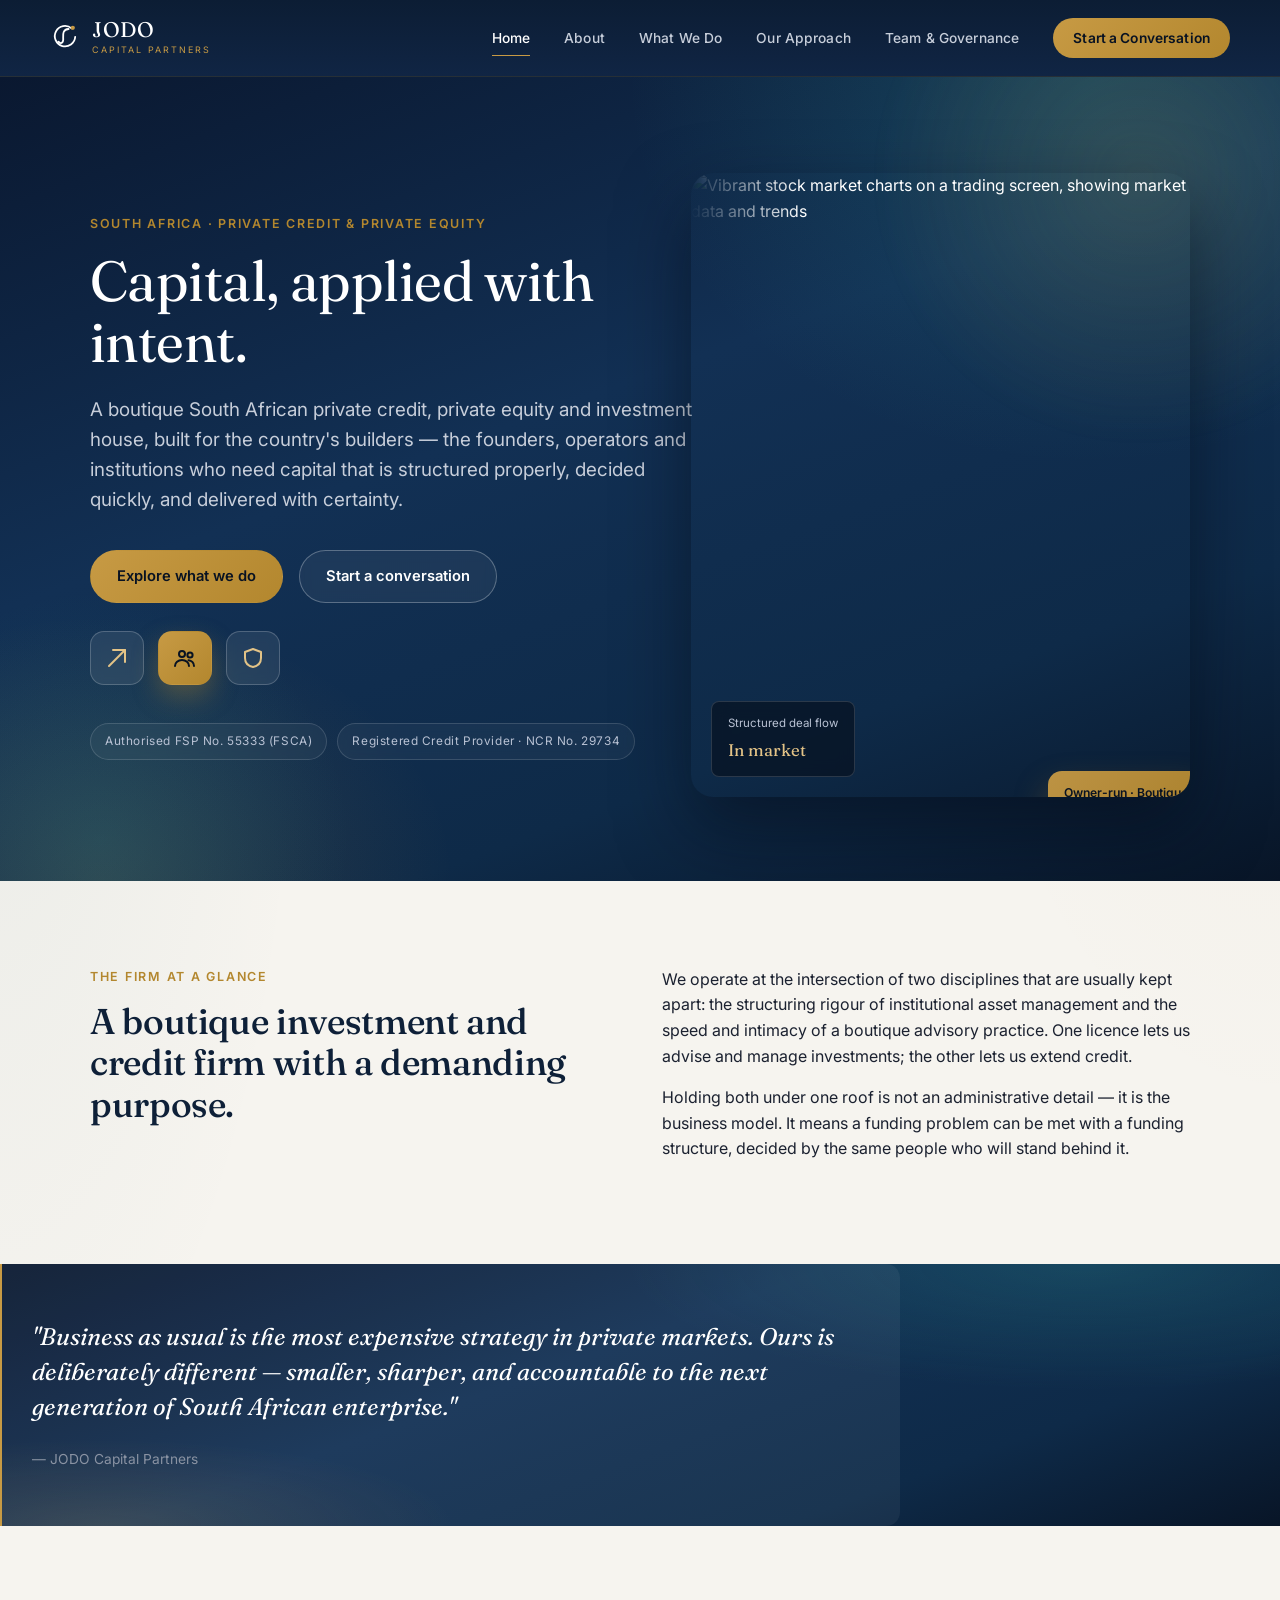
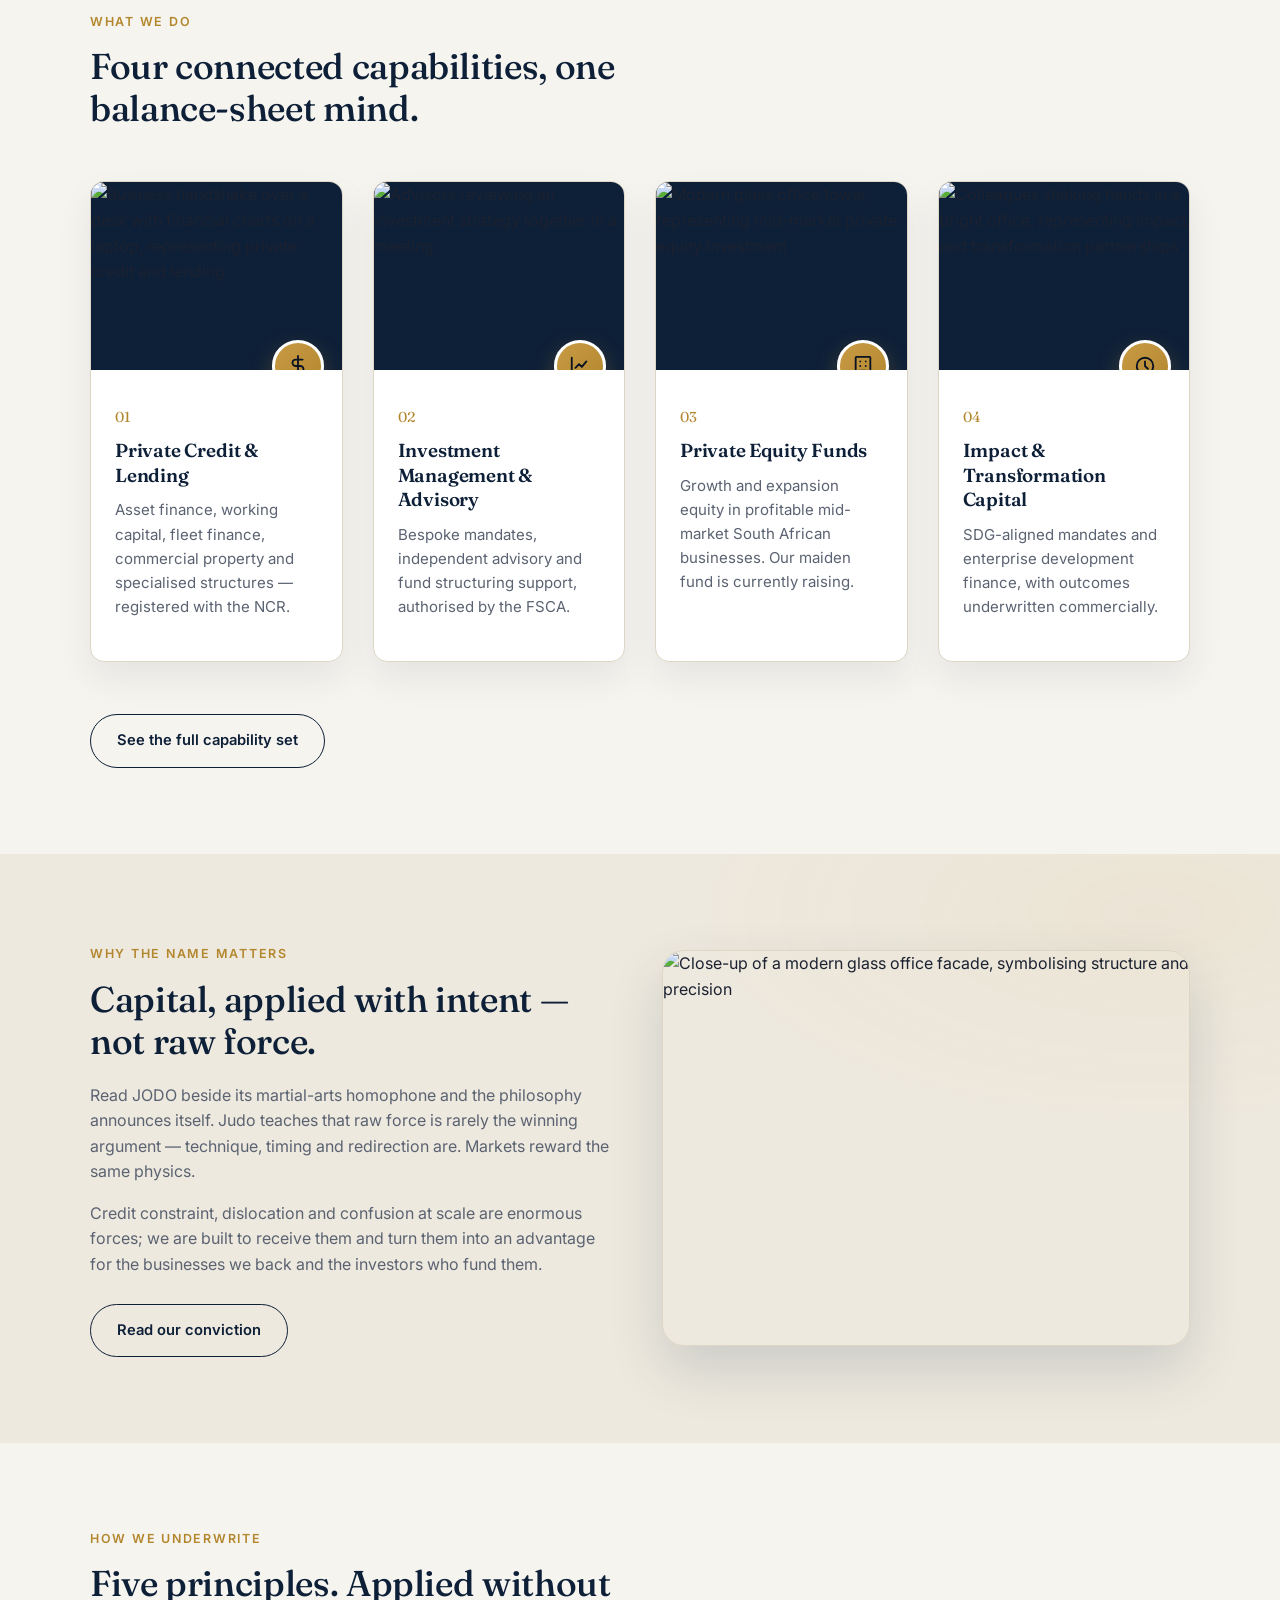
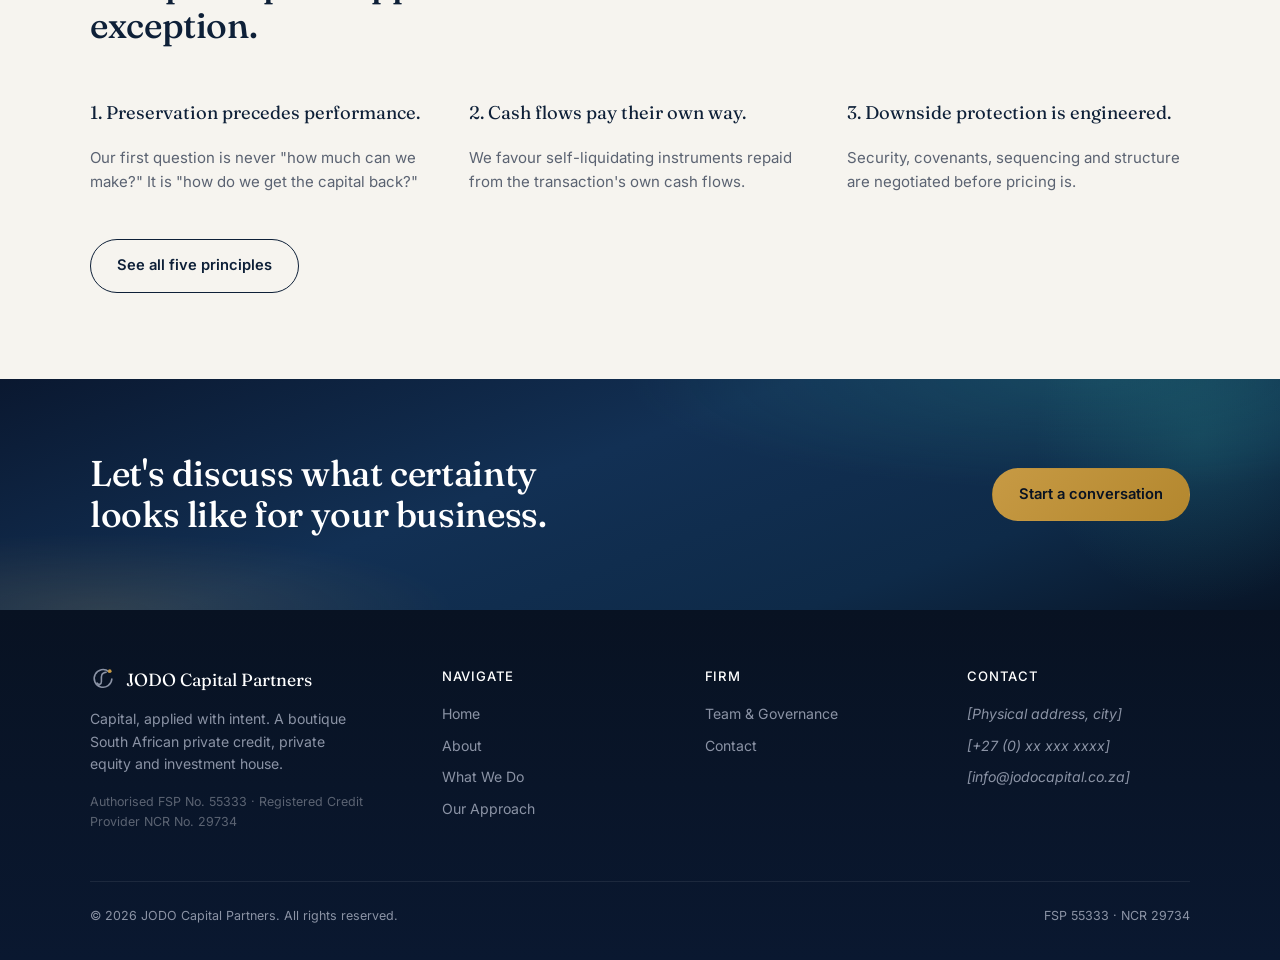
==== commit b0d18991: "Test website" ====
--- a/frontend/index.html
+++ b/frontend/index.html
@@ -36,8 +36,7 @@
   </div>
 </header>
 
-<section class="hero has-photo" style="background-image:url('https://images.pexels.com/photos/462337/pexels-photo-462337.jpeg?auto=compress&amp;cs=tinysrgb&amp;w=1920&amp;h=1280&amp;dpr=1');">
-  <div class="photo-overlay"></div>
+<section class="hero">
   <div class="wrap hero-grid">
     <div>
       <span class="eyebrow">South Africa · Private Credit &amp; Private Equity</span>
@@ -57,37 +56,11 @@
         <span>Registered Credit Provider · NCR No. 29734</span>
       </div>
     </div>
-    <div class="hero-panel">
-      <div class="hero-panel-head">
-        <span class="tag">Portfolio Overview</span>
-        <div class="dot-row"><span></span><span></span><span></span></div>
-      </div>
-      <div class="hero-stat-row">
-        <div class="hero-stat">
-          <div class="lbl">Capacity deployed</div>
-          <div class="val">Dual-licensed</div>
-        </div>
-        <div class="hero-stat">
-          <div class="lbl">Fund status</div>
-          <div class="val gold">In market</div>
-        </div>
-      </div>
-      <div class="hero-chart">
-        <div class="lbl">Structured deal flow</div>
-        <svg viewBox="0 0 300 90" xmlns="http://www.w3.org/2000/svg" style="width:100%; height:auto;">
-          <defs>
-            <linearGradient id="chartLine" x1="0" y1="0" x2="1" y2="0">
-              <stop offset="0%" stop-color="#2FA39B"/>
-              <stop offset="100%" stop-color="#C79A44"/>
-            </linearGradient>
-            <linearGradient id="chartFill" x1="0" y1="0" x2="0" y2="1">
-              <stop offset="0%" stop-color="#C79A44" stop-opacity="0.28"/>
-              <stop offset="100%" stop-color="#C79A44" stop-opacity="0"/>
-            </linearGradient>
-          </defs>
-          <path d="M0,64 L30,58 L60,66 L90,40 L120,48 L150,26 L180,34 L210,18 L240,24 L270,10 L300,16 L300,90 L0,90 Z" fill="url(#chartFill)"/>
-          <path d="M0,64 L30,58 L60,66 L90,40 L120,48 L150,26 L180,34 L210,18 L240,24 L270,10 L300,16" fill="none" stroke="url(#chartLine)" stroke-width="2.5" stroke-linecap="round" stroke-linejoin="round"/>
-        </svg>
+    <div class="hero-photo-frame">
+      <img src="https://images.pexels.com/photos/11070637/pexels-photo-11070637.jpeg?auto=compress&amp;cs=tinysrgb&amp;w=1100" alt="Vibrant stock market charts on a trading screen, showing market data and trends">
+      <div class="hero-photo-tag"> 
+        <span class="lbl">Structured deal flow</span>
+        <span class="val gold">In market</span>
       </div>
       <div class="hero-badge-float">Owner-run · Boutique</div>
     </div>
--- a/frontend/styles.css
+++ b/frontend/styles.css
@@ -244,6 +244,33 @@
   padding:16px;
 }
 .hero-chart .lbl{font-size:0.72rem; color:#9FAAC0; margin-bottom:10px;}
+.hero-photo-frame{
+  position:relative; z-index:1;
+  border-radius:var(--radius-lg);
+  overflow:hidden;
+  aspect-ratio:4/5;
+  box-shadow:0 30px 70px rgba(3,10,22,0.5);
+  margin-left:-64px;
+}
+.hero-photo-frame img{
+  width:100%; height:100%; object-fit:cover; object-position:left center; display:block;
+  -webkit-mask-image:linear-gradient(90deg, transparent 0%, #000 22%);
+  mask-image:linear-gradient(90deg, transparent 0%, #000 22%);
+}
+.hero-photo-tag{
+  position:absolute; left:20px; bottom:20px; z-index:1;
+  background:rgba(8,18,34,0.72);
+  border:1px solid rgba(255,255,255,0.14);
+  backdrop-filter:blur(8px);
+  border-radius:var(--radius-sm);
+  padding:12px 16px;
+  display:flex; flex-direction:column; gap:4px;
+}
+.hero-photo-tag .lbl{font-size:0.72rem; color:#B9C2D4;}
+.hero-photo-tag .val{font-family:var(--serif); font-size:1.05rem; color:var(--white);}
+.hero-photo-tag .val.gold{color:var(--gold-300);}
+@media (max-width:840px){.hero-photo-frame{margin-left:0; aspect-ratio:16/10;} .hero-photo-frame img{mask-image:none; -webkit-mask-image:none; object-position:center;}}
+
 .hero-badge-float{
   position:absolute; right:-14px; bottom:-18px;
   background:linear-gradient(135deg, rgba(199,154,68,0.95), rgba(179,135,46,0.95));
@@ -313,6 +340,36 @@
 
 .photo-frame{border-radius:var(--radius-lg); overflow:hidden; box-shadow:0 24px 54px rgba(23,50,82,0.16); border:1px solid var(--hairline);}
 .photo-frame img{width:100%; height:100%; object-fit:cover; display:block;}
+
+/* ---------- Octagon info tiles (blurred photo background) ---------- */
+.octagon-row{display:flex; justify-content:center; flex-wrap:wrap; gap:34px; margin-bottom:34px;}
+.octagon-row:last-child{margin-bottom:0;}
+.octagon-tile{
+  position:relative;
+  width:248px; height:248px; flex:0 0 auto;
+  clip-path:polygon(29% 0%, 71% 0%, 100% 29%, 100% 71%, 71% 100%, 29% 100%, 0% 71%, 0% 29%);
+  display:flex; align-items:center; justify-content:center;
+  text-align:center;
+  transition:transform .2s ease;
+}
+.octagon-tile:hover{transform:translateY(-4px);}
+.octagon-tile .oct-bg{
+  position:absolute; inset:-12px;
+  background-size:cover; background-position:center;
+  filter:blur(3px) brightness(0.5) saturate(1.05);
+  transform:scale(1.08);
+  transition:filter .3s ease, transform .3s ease;
+}
+.octagon-tile:hover .oct-bg{filter:blur(1.5px) brightness(0.58) saturate(1.1); transform:scale(1.13);}
+.octagon-tile .oct-overlay{
+  position:absolute; inset:0;
+  background:linear-gradient(165deg, rgba(8,18,34,0.62), rgba(179,135,46,0.32));
+}
+.octagon-tile .oct-content{position:relative; z-index:1; padding:0 32px; color:var(--white);}
+.octagon-tile .oct-num{font-family:var(--serif); font-size:0.82rem; color:var(--gold-300); letter-spacing:0.08em; display:block; margin-bottom:10px;}
+.octagon-tile h3{color:var(--white); font-size:1.02rem; line-height:1.3; margin-bottom:0;}
+@media (max-width:900px){.octagon-tile{width:210px; height:210px;} .octagon-tile h3{font-size:0.92rem;}}
+@media (max-width:560px){.octagon-tile{width:170px; height:170px;} .octagon-tile .oct-content{padding:0 22px;} .octagon-tile h3{font-size:0.82rem;}}
 
 /* ---------- Section scaffolding ---------- */
 section{padding:86px 0;}
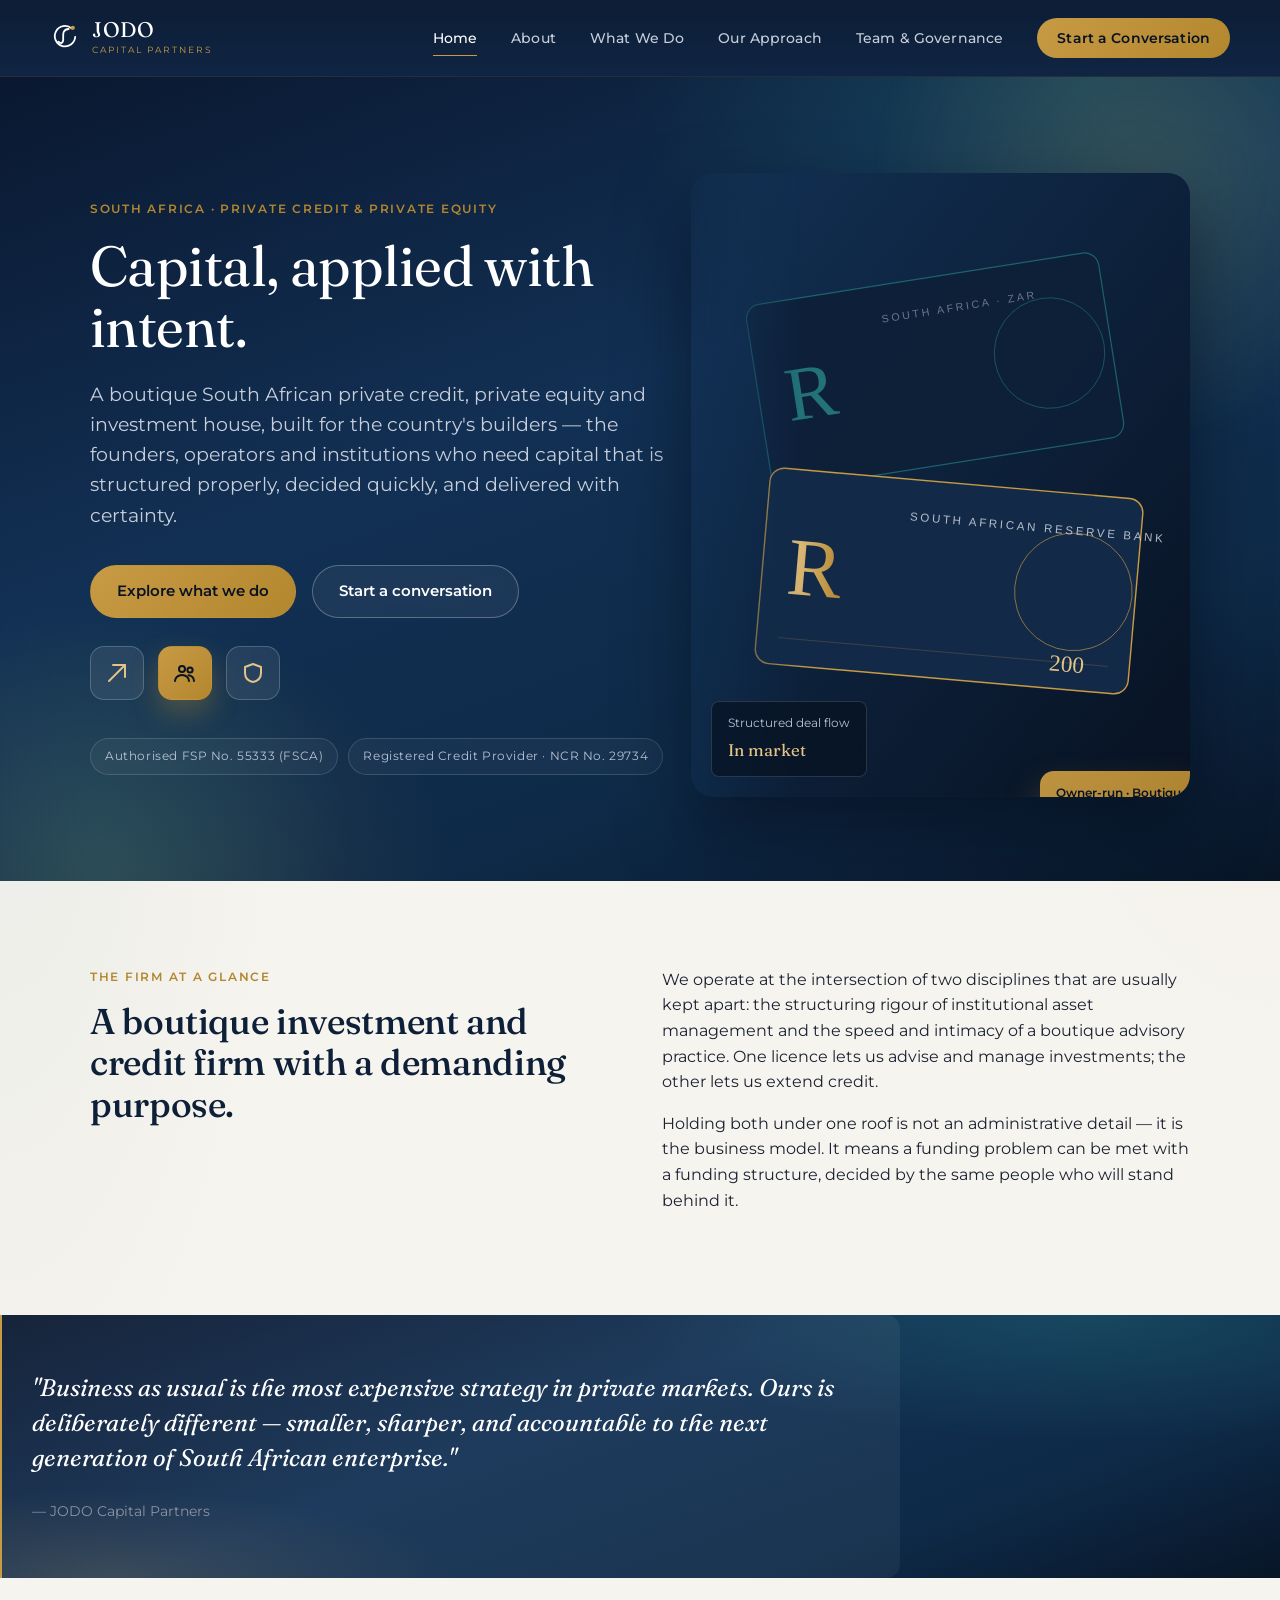
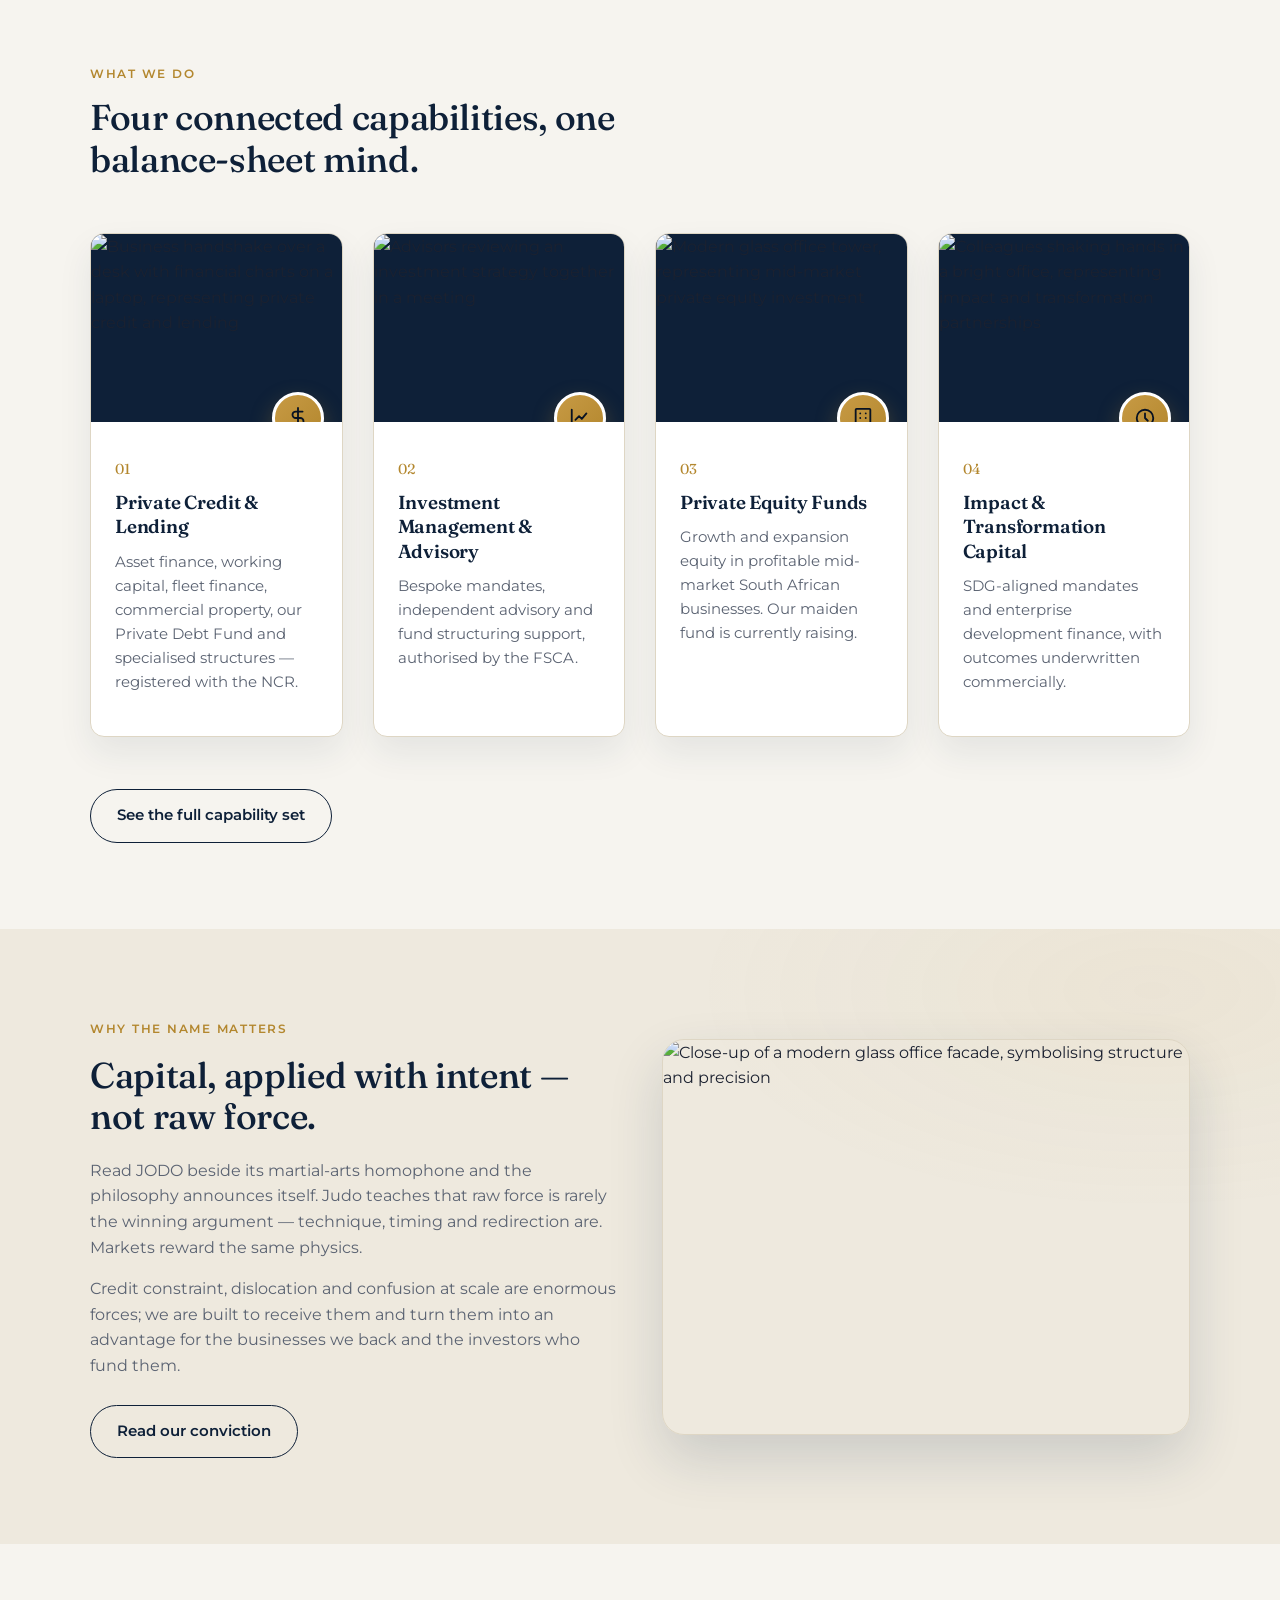
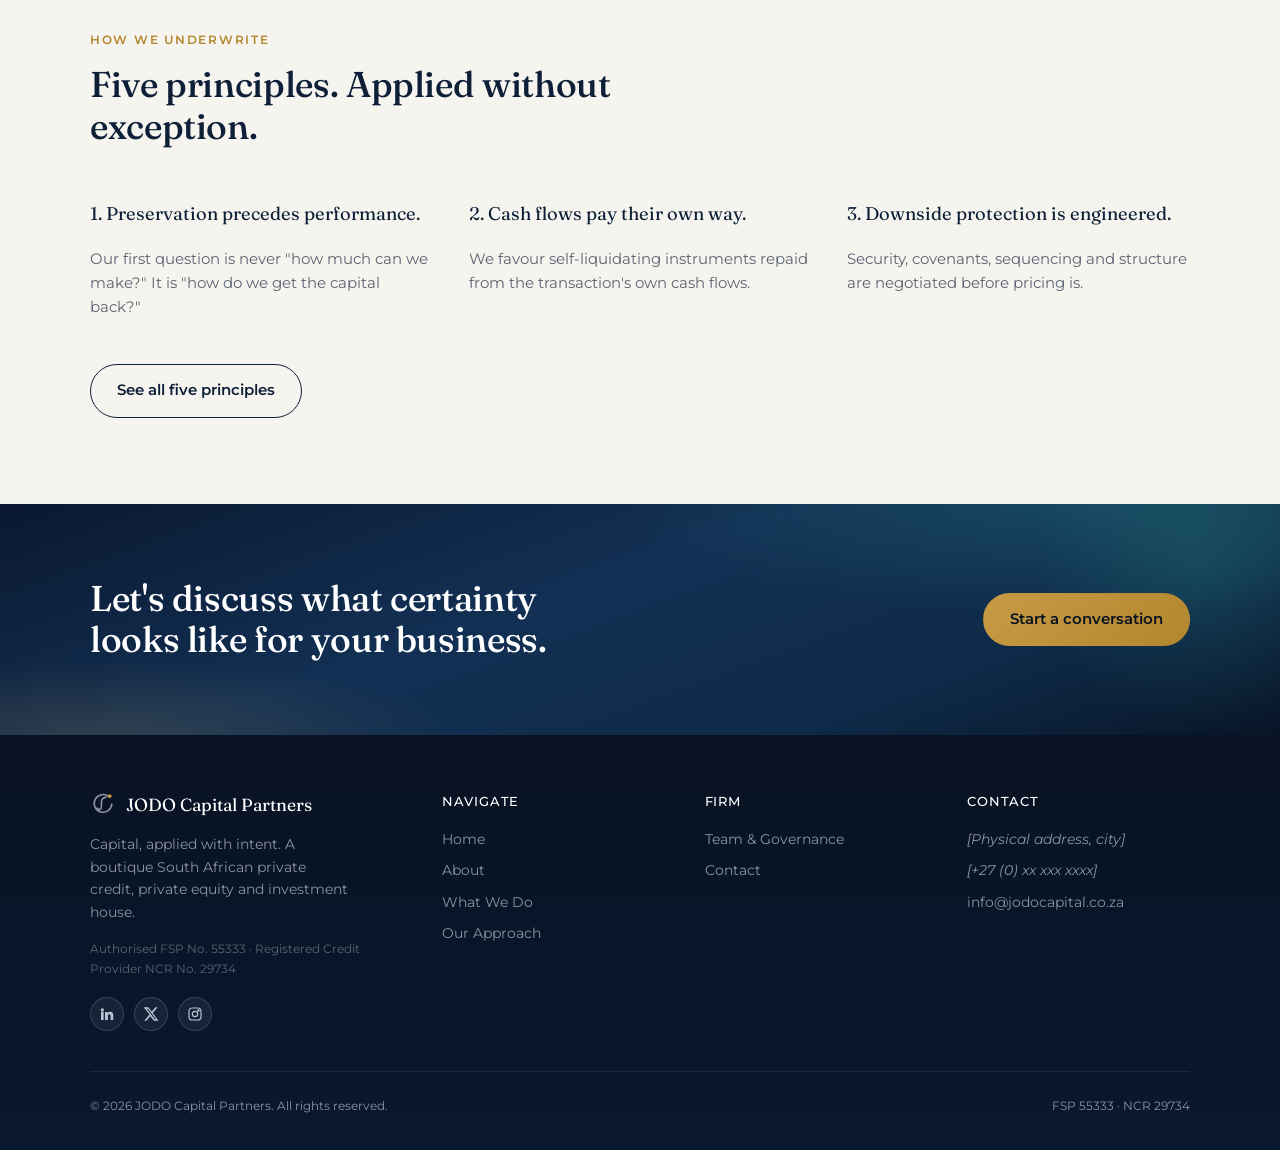
==== commit eaf1f840: "update: mobile nav, Montserrat font, Rand hero art, add Private Debt Fund + socials, fill in contact" ====
--- a/frontend/index.html
+++ b/frontend/index.html
@@ -57,7 +57,33 @@
       </div>
     </div>
     <div class="hero-photo-frame">
-      <img src="https://images.pexels.com/photos/11070637/pexels-photo-11070637.jpeg?auto=compress&amp;cs=tinysrgb&amp;w=1100" alt="Vibrant stock market charts on a trading screen, showing market data and trends">
+      <svg class="currency-art" viewBox="0 0 560 700" xmlns="http://www.w3.org/2000/svg" role="img" aria-label="Stylised South African Rand banknotes">
+        <defs>
+          <linearGradient id="noteBg" x1="0" y1="0" x2="1" y2="1">
+            <stop offset="0" stop-color="#123054"/>
+            <stop offset="1" stop-color="#081222"/>
+          </linearGradient>
+          <linearGradient id="noteGoldFill" x1="0" y1="0" x2="1" y2="0">
+            <stop offset="0" stop-color="#E3C387"/>
+            <stop offset="1" stop-color="#B3872E"/>
+          </linearGradient>
+        </defs>
+        <rect width="560" height="700" fill="url(#noteBg)"/>
+        <g transform="translate(60,150) rotate(-9)" opacity="0.9">
+          <rect x="0" y="0" width="400" height="210" rx="16" fill="#0E2038" stroke="#2FA39B" stroke-width="1.4" stroke-opacity="0.55"/>
+          <circle cx="330" cy="105" r="62" fill="none" stroke="#2FA39B" stroke-width="1" stroke-opacity="0.45"/>
+          <text x="30" y="135" font-family="Georgia, serif" font-size="86" fill="#2FA39B" fill-opacity="0.7">R</text>
+          <text x="150" y="42" font-family="Arial, sans-serif" font-size="12" letter-spacing="3" fill="#C7CEDA" fill-opacity="0.55">SOUTH AFRICA &#183; ZAR</text>
+        </g>
+        <g transform="translate(90,330) rotate(5)">
+          <rect x="0" y="0" width="420" height="220" rx="16" fill="#122A47" stroke="#C79A44" stroke-width="1.6"/>
+          <circle cx="350" cy="110" r="66" fill="none" stroke="#C79A44" stroke-width="1" stroke-opacity="0.7"/>
+          <path d="M24 190 H396" stroke="#C79A44" stroke-width="0.6" stroke-opacity="0.4"/>
+          <text x="28" y="140" font-family="Georgia, serif" font-size="92" fill="url(#noteGoldFill)">R</text>
+          <text x="160" y="46" font-family="Arial, sans-serif" font-size="13" letter-spacing="3" fill="#E9EDF4" fill-opacity="0.75">SOUTH AFRICAN RESERVE BANK</text>
+          <text x="330" y="200" font-family="Georgia, serif" font-size="26" fill="#E3C387">200</text>
+        </g>
+      </svg>
       <div class="hero-photo-tag"> 
         <span class="lbl">Structured deal flow</span>
         <span class="val gold">In market</span>
@@ -104,7 +130,7 @@
         <div class="body">
           <span class="index">01</span>
           <h3>Private Credit &amp; Lending</h3>
-          <p>Asset finance, working capital, fleet finance, commercial property and specialised structures — registered with the NCR.</p>
+          <p>Asset finance, working capital, fleet finance, commercial property, our Private Debt Fund and specialised structures — registered with the NCR.</p>
         </div>
       </div>
       <div class="solution-card">
@@ -209,6 +235,11 @@
         </div>
         <p style="max-width:260px;">Capital, applied with intent. A boutique South African private credit, private equity and investment house.</p>
         <p style="color:#5B6372; font-size:0.78rem; margin-top:16px;">Authorised FSP No. 55333 · Registered Credit Provider NCR No. 29734</p>
+        <div class="social-row">
+          <a href="#" aria-label="JODO Capital Partners on LinkedIn"><svg viewBox="0 0 24 24" fill="currentColor"><path d="M4.98 3.5a2.5 2.5 0 1 1 0 5 2.5 2.5 0 0 1 0-5zM3 9h4v12H3zM9 9h3.8v1.7h.05c.53-1 1.83-2.05 3.77-2.05 4.03 0 4.78 2.65 4.78 6.1V21H17.4v-5.6c0-1.34-.02-3.06-1.87-3.06-1.87 0-2.16 1.46-2.16 2.96V21H9z"/></svg></a>
+          <a href="#" aria-label="JODO Capital Partners on X"><svg viewBox="0 0 24 24" fill="currentColor"><path d="M18.9 2H22l-7.5 8.6L23.3 22h-6.9l-5.4-6.6L5 22H1.8l8-9.2L1 2h7.1l4.9 6.1zM17.6 20h1.9L7.5 4H5.5z"/></svg></a>
+          <a href="#" aria-label="JODO Capital Partners on Instagram"><svg viewBox="0 0 24 24" fill="none" stroke="currentColor" stroke-width="1.8"><rect x="3" y="3" width="18" height="18" rx="5"/><circle cx="12" cy="12" r="4"/><circle cx="17.2" cy="6.8" r="1"/></svg></a>
+        </div>
       </div>
       <div>
         <h4>Navigate</h4>
@@ -226,7 +257,7 @@
         <h4>Contact</h4>
         <p class="placeholder">[Physical address, city]</p>
         <p class="placeholder">[+27 (0) xx xxx xxxx]</p>
-        <p class="placeholder">[info@jodocapital.co.za]</p>
+        <a href="mailto:info@jodocapital.co.za">info@jodocapital.co.za</a>
       </div>
     </div>
     <div class="footer-bottom">
--- a/frontend/styles.css
+++ b/frontend/styles.css
@@ -1,4 +1,4 @@
-@import url('https://fonts.googleapis.com/css2?family=Fraunces:opsz,wght@9..144,300;9..144,400;9..144,500;9..144,600&family=Inter:wght@400;500;600&display=swap');
+@import url('https://fonts.googleapis.com/css2?family=Fraunces:opsz,wght@9..144,300;9..144,400;9..144,500;9..144,600&family=Montserrat:wght@400;500;600;700&display=swap');
 
 :root{
   --navy-950:#081222;
@@ -19,7 +19,7 @@
   --hairline:#DED6C4;
   --hairline-dark:#28405F;
   --serif: 'Fraunces', Georgia, serif;
-  --sans: 'Inter', -apple-system, BlinkMacSystemFont, 'Segoe UI', sans-serif;
+  --sans: 'Montserrat', -apple-system, BlinkMacSystemFont, 'Segoe UI', sans-serif;
   --maxw: 1180px;
   --radius-sm: 8px;
   --radius: 14px;
@@ -78,10 +78,11 @@
 
 /* ---------- Header / Nav ---------- */
 header.site{
+  background:#0C1D34;
   background:linear-gradient(180deg, #0C1D34, #102544);
-  position:sticky; top:0; z-index:50;
+  position:sticky; top:0; z-index:200;
   border-bottom:1px solid rgba(199,154,68,0.14);
-  backdrop-filter:blur(10px);
+  isolation:isolate;
 }
 .nav-row{
   display:flex; align-items:center; justify-content:space-between;
@@ -137,21 +138,36 @@
 .nav-toggle{display:none;}
 
 @media (max-width:900px){
+  .nav-row{padding:14px 0;}
   nav.primary{
-    position:fixed; inset:64px 0 0 0; background:var(--navy-900);
+    position:fixed; inset:64px 0 0 0;
+    background:#0A1830;
+    box-shadow:0 24px 40px rgba(3,10,22,0.5);
     flex-direction:column; align-items:flex-start; gap:0;
-    padding:12px 22px 30px; transform:translateY(-8px);
+    padding:10px 22px calc(30px + env(safe-area-inset-bottom, 0px));
+    transform:translateY(-8px);
     opacity:0; pointer-events:none; transition:opacity .18s ease, transform .18s ease;
     border-top:1px solid var(--hairline-dark);
+    overflow-y:auto;
+    z-index:199;
   }
   nav.primary.open{opacity:1; pointer-events:auto; transform:translateY(0);}
-  nav.primary a{width:100%; padding:14px 0; border-bottom:1px solid var(--hairline-dark);}
+  nav.primary a{width:100%; padding:16px 2px; border-bottom:1px solid var(--hairline-dark); font-size:0.96rem;}
   nav.primary a.current, nav.primary a:hover{border-color:var(--hairline-dark); }
-  .nav-cta{margin-top:14px; text-align:center;}
+  .nav-cta{margin-top:16px; text-align:center; width:100%; padding:14px 20px !important;}
   .nav-toggle{
-    display:flex; flex-direction:column; gap:5px; background:none; border:none; cursor:pointer; padding:8px;
+    display:flex; flex-direction:column; align-items:center; justify-content:center; gap:5px;
+    width:40px; height:40px;
+    background:rgba(255,255,255,0.06); border:1px solid rgba(255,255,255,0.14); border-radius:8px;
+    cursor:pointer; padding:8px;
   }
-  .nav-toggle span{width:22px; height:2px; background:var(--white); display:block;}
+  .nav-toggle span{width:18px; height:2px; background:var(--white); display:block; border-radius:2px;}
+  .brand-mark{width:26px; height:26px;}
+  .brand-word{font-size:1.15rem;}
+}
+
+@media (max-width:420px){
+  .brand-sub{display:none;}
 }
 
 /* ---------- Buttons ---------- */
@@ -257,6 +273,12 @@
   -webkit-mask-image:linear-gradient(90deg, transparent 0%, #000 22%);
   mask-image:linear-gradient(90deg, transparent 0%, #000 22%);
 }
+.hero-photo-frame .currency-art{
+  width:100%; height:100%; display:block;
+  -webkit-mask-image:linear-gradient(90deg, transparent 0%, #000 22%);
+  mask-image:linear-gradient(90deg, transparent 0%, #000 22%);
+}
+@media (max-width:840px){.hero-photo-frame .currency-art{mask-image:none; -webkit-mask-image:none;}}
 .hero-photo-tag{
   position:absolute; left:20px; bottom:20px; z-index:1;
   background:rgba(8,18,34,0.72);
@@ -539,6 +561,16 @@
 .footer-brand{display:flex; align-items:center; gap:10px; margin-bottom:14px;}
 .footer-brand .brand-mark{width:26px; height:26px;}
 .footer-brand span{font-family:var(--serif); color:var(--white); font-size:1.1rem;}
+.social-row{display:flex; gap:10px; margin-top:18px;}
+.social-row a{
+  width:34px; height:34px; border-radius:50%;
+  display:flex; align-items:center; justify-content:center;
+  background:rgba(255,255,255,0.06); border:1px solid rgba(255,255,255,0.14);
+  color:#B9C2D4; transition:background .15s ease, color .15s ease, border-color .15s ease;
+  margin-bottom:0;
+}
+.social-row a:hover{background:var(--gold-500); color:var(--navy-950); border-color:transparent;}
+.social-row svg{width:16px; height:16px;}
 .footer-bottom{
   border-top:1px solid rgba(255,255,255,0.08); padding-top:24px;
   display:flex; justify-content:space-between; flex-wrap:wrap; gap:10px; font-size:0.78rem;
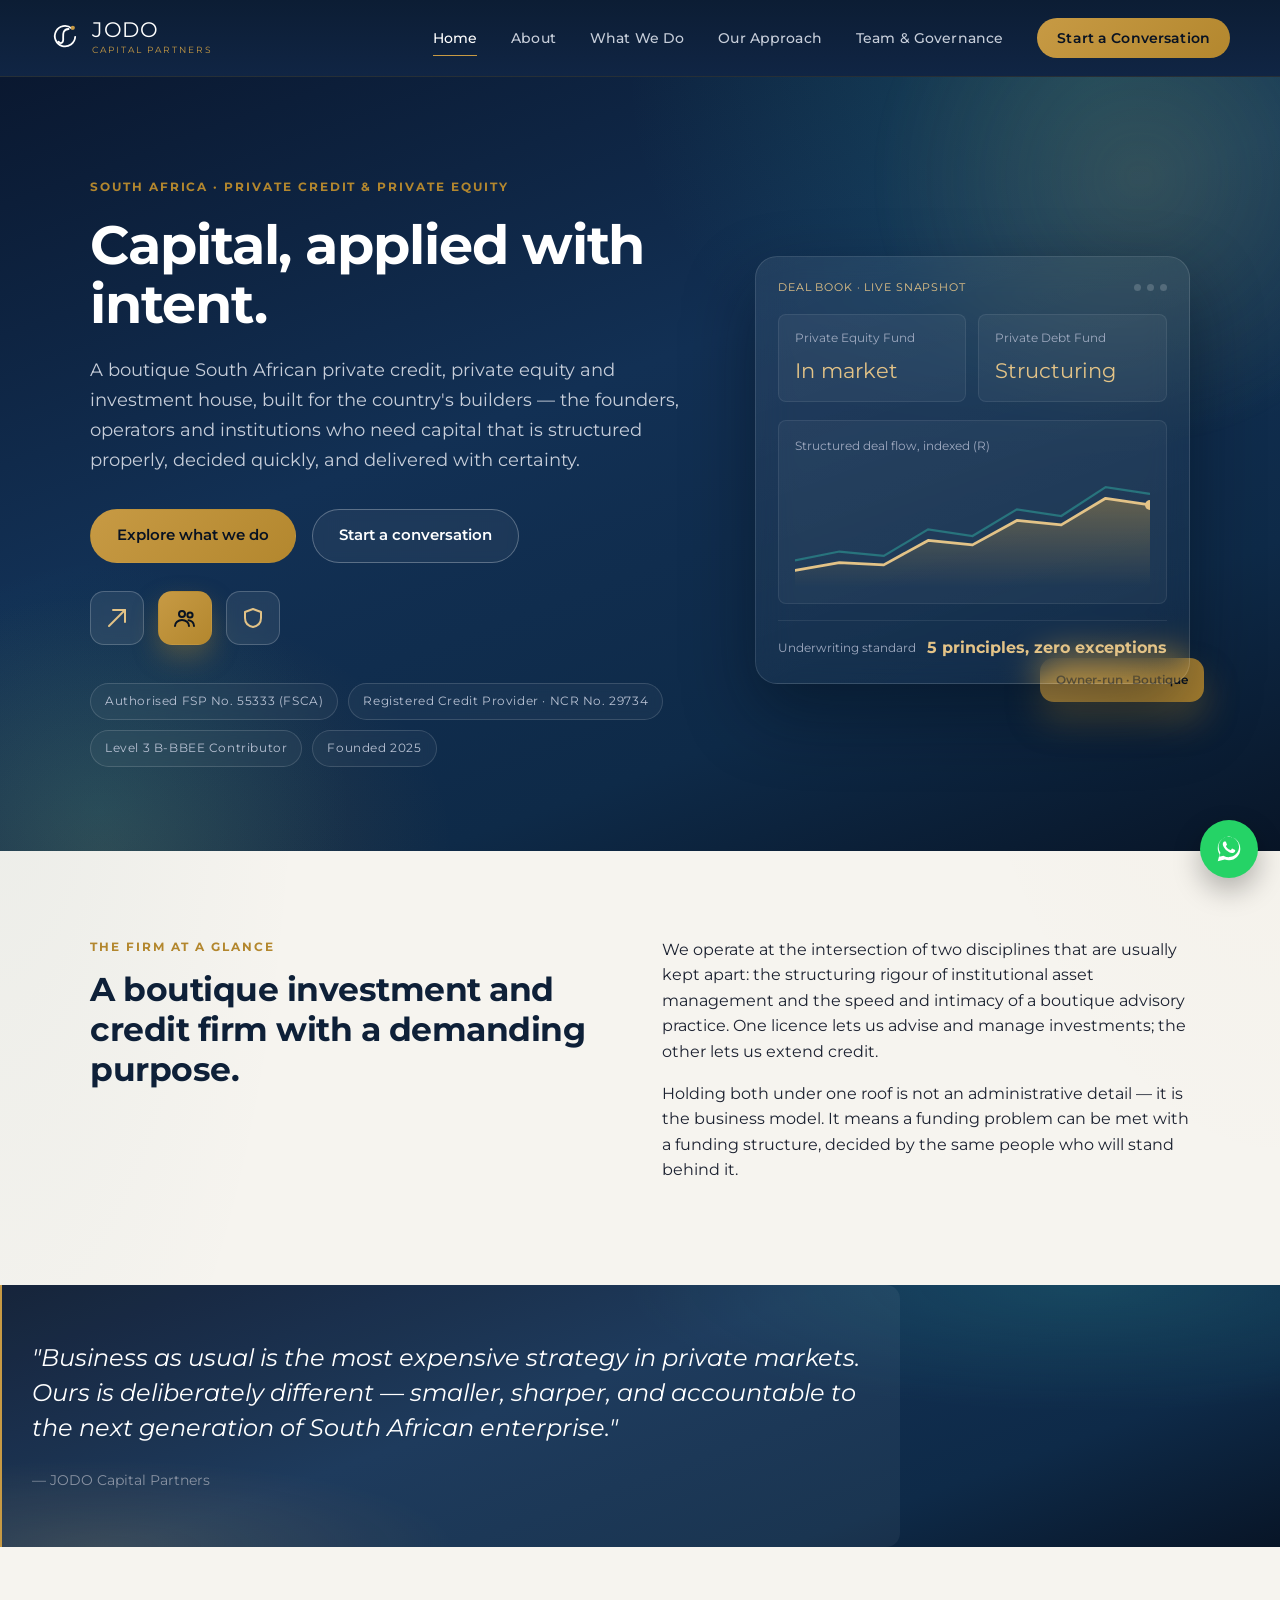
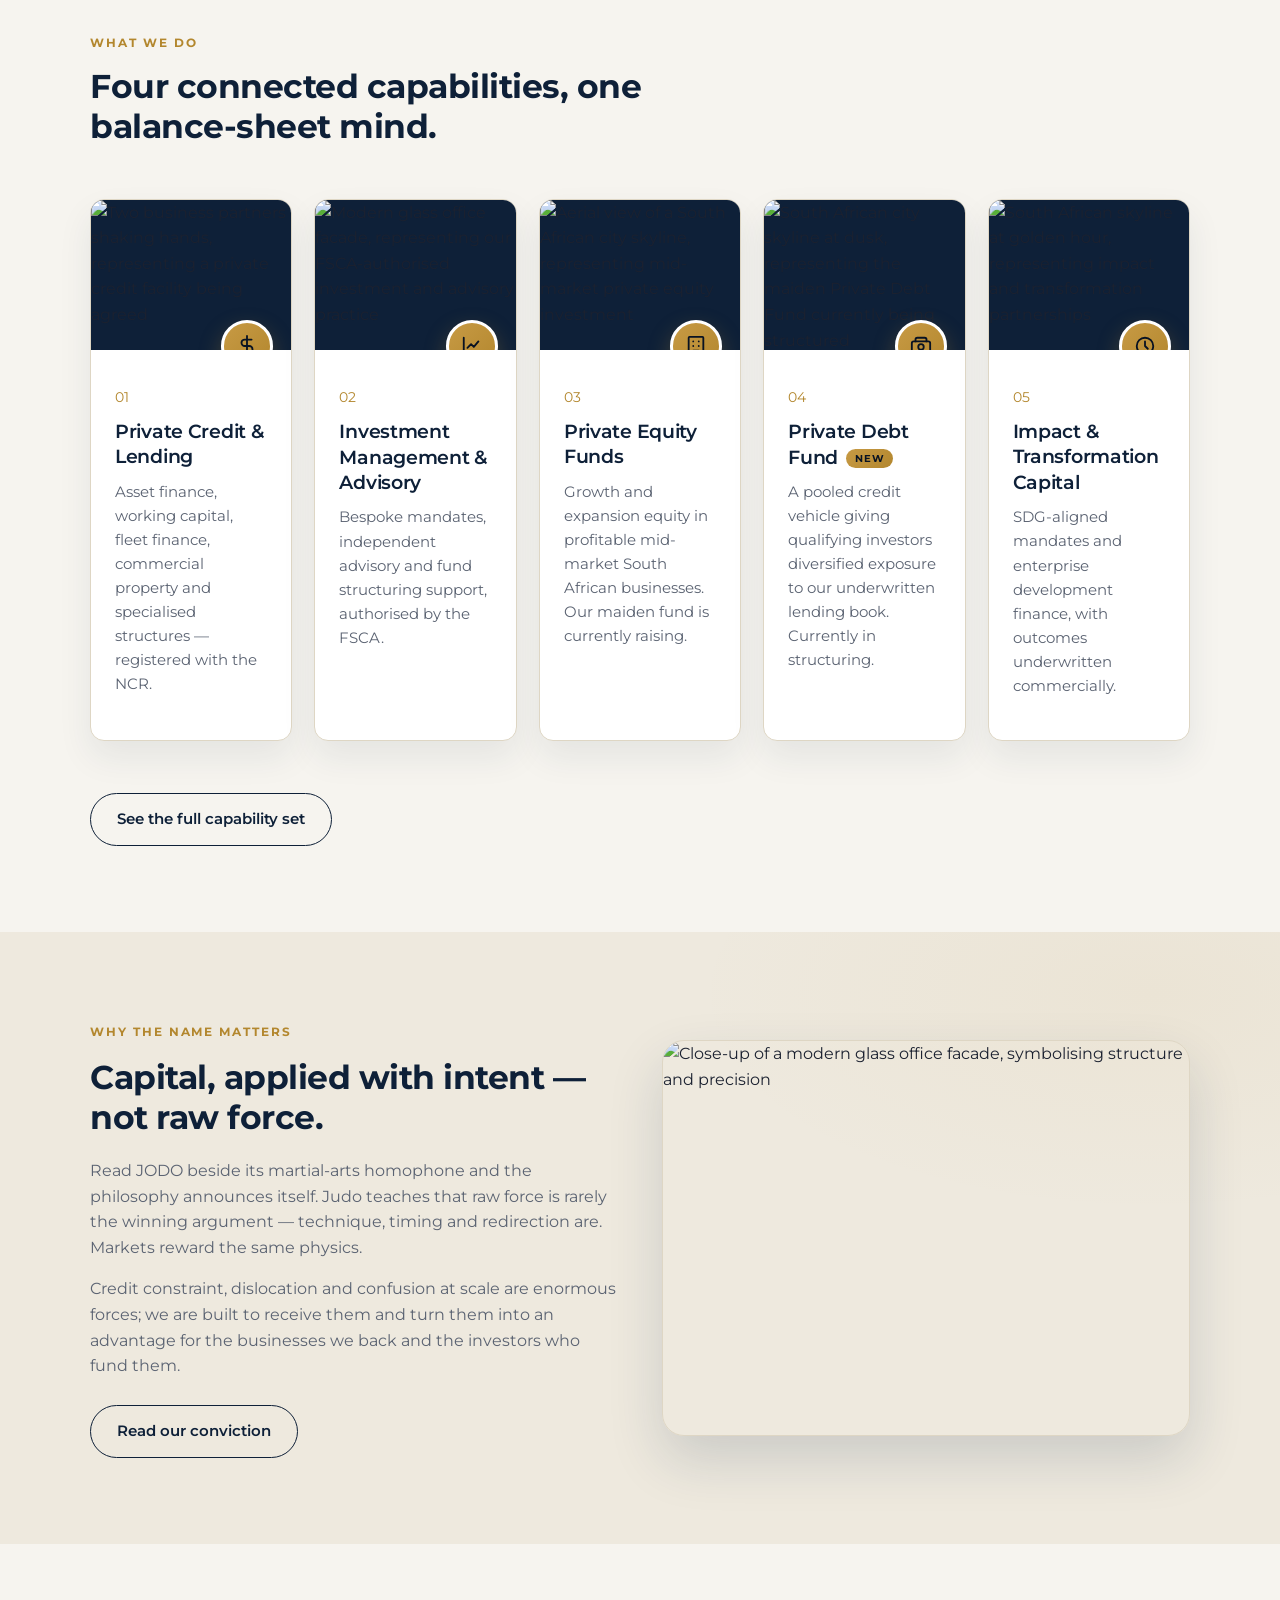
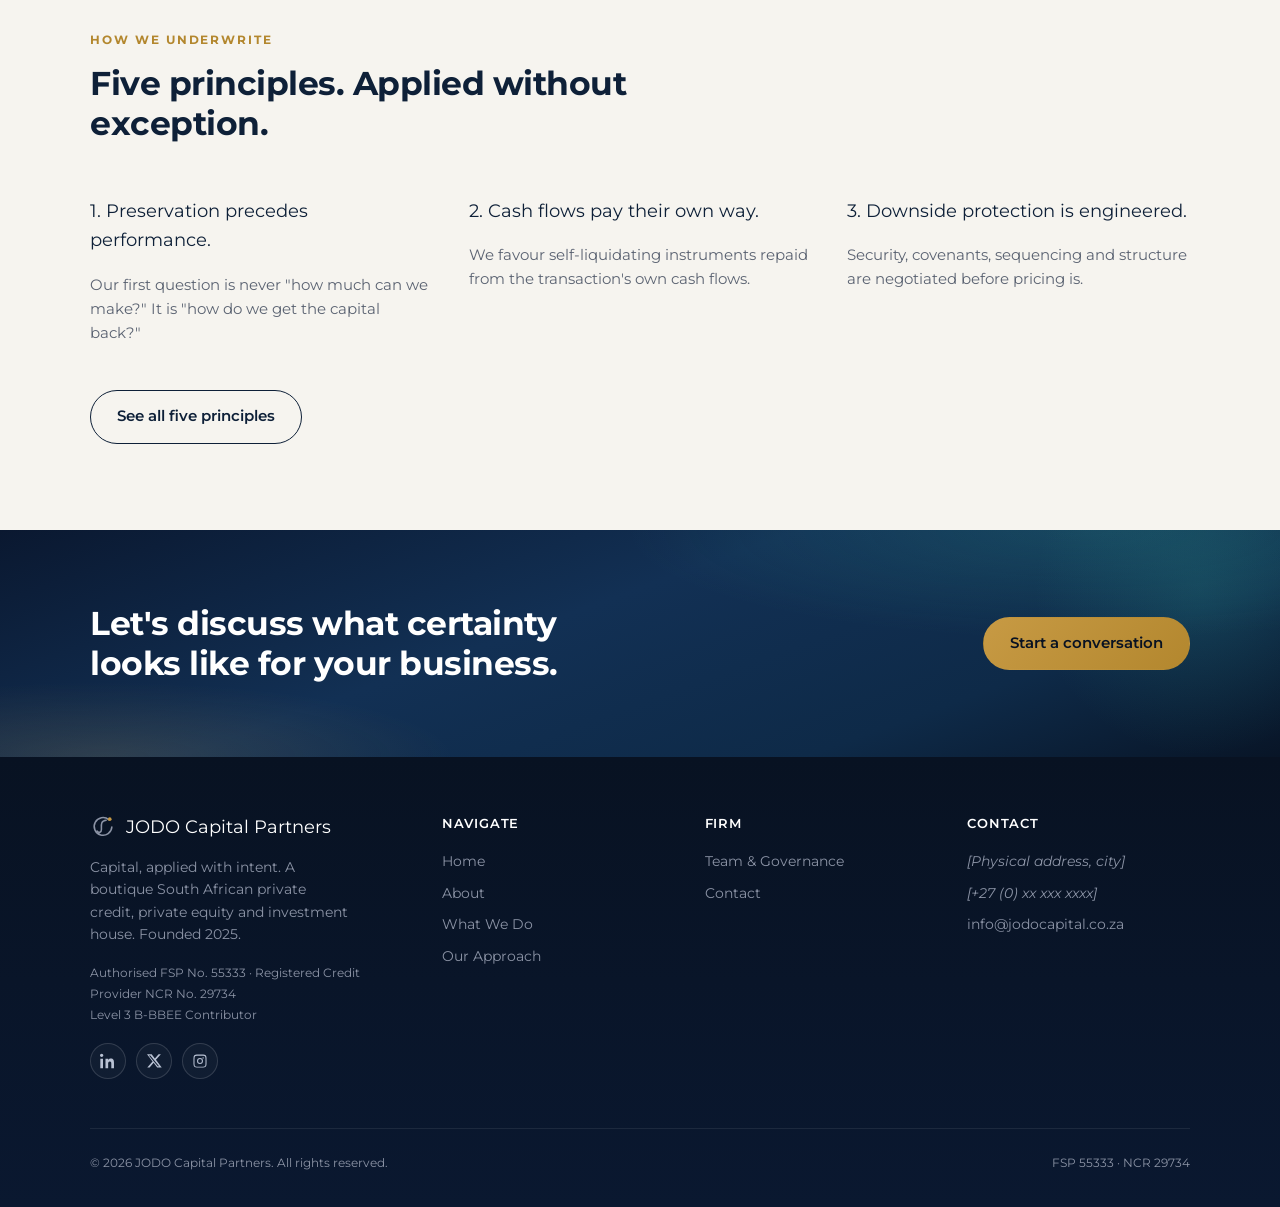
==== commit e83d99fd: "redesign: Montserrat rebrand, mobile nav overhaul, Private Debt Fund, WhatsApp/social footer, SA-rel" ====
--- a/frontend/index.html
+++ b/frontend/index.html
@@ -5,6 +5,7 @@
 <meta name="viewport" content="width=device-width, initial-scale=1.0">
 <title>JODO Capital Partners — Capital, Applied with Intent</title>
 <meta name="description" content="A boutique South African private credit, private equity and investment house. Authorised FSP No. 55333 · Registered Credit Provider NCR No. 29734.">
+<link rel="icon" href="data:image/svg+xml,%3Csvg xmlns='http://www.w3.org/2000/svg' viewBox='0 0 100 100'%3E%3Crect width='100' height='100' rx='20' fill='%230A1B30'/%3E%3Cpath d='M 72 18 A 34 34 0 1 0 84 46' fill='none' stroke='%23FFFFFF' stroke-width='7' stroke-linecap='round'/%3E%3Cpath d='M 62 20 C 40 22 44 40 44 55 C 44 68 34 70 28 62' fill='none' stroke='%23FFFFFF' stroke-width='7' stroke-linecap='round'/%3E%3Ccircle cx='76' cy='16' r='8' fill='%23C79A44'/%3E%3C/svg%3E">
 <link rel="stylesheet" href="styles.css">
 </head>
 <body>
@@ -54,41 +55,47 @@
       <div class="credential-strip">
         <span>Authorised FSP No. 55333 (FSCA)</span>
         <span>Registered Credit Provider · NCR No. 29734</span>
-      </div>
-    </div>
-    <div class="hero-photo-frame">
-      <svg class="currency-art" viewBox="0 0 560 700" xmlns="http://www.w3.org/2000/svg" role="img" aria-label="Stylised South African Rand banknotes">
-        <defs>
-          <linearGradient id="noteBg" x1="0" y1="0" x2="1" y2="1">
-            <stop offset="0" stop-color="#123054"/>
-            <stop offset="1" stop-color="#081222"/>
-          </linearGradient>
-          <linearGradient id="noteGoldFill" x1="0" y1="0" x2="1" y2="0">
-            <stop offset="0" stop-color="#E3C387"/>
-            <stop offset="1" stop-color="#B3872E"/>
-          </linearGradient>
-        </defs>
-        <rect width="560" height="700" fill="url(#noteBg)"/>
-        <g transform="translate(60,150) rotate(-9)" opacity="0.9">
-          <rect x="0" y="0" width="400" height="210" rx="16" fill="#0E2038" stroke="#2FA39B" stroke-width="1.4" stroke-opacity="0.55"/>
-          <circle cx="330" cy="105" r="62" fill="none" stroke="#2FA39B" stroke-width="1" stroke-opacity="0.45"/>
-          <text x="30" y="135" font-family="Georgia, serif" font-size="86" fill="#2FA39B" fill-opacity="0.7">R</text>
-          <text x="150" y="42" font-family="Arial, sans-serif" font-size="12" letter-spacing="3" fill="#C7CEDA" fill-opacity="0.55">SOUTH AFRICA &#183; ZAR</text>
-        </g>
-        <g transform="translate(90,330) rotate(5)">
-          <rect x="0" y="0" width="420" height="220" rx="16" fill="#122A47" stroke="#C79A44" stroke-width="1.6"/>
-          <circle cx="350" cy="110" r="66" fill="none" stroke="#C79A44" stroke-width="1" stroke-opacity="0.7"/>
-          <path d="M24 190 H396" stroke="#C79A44" stroke-width="0.6" stroke-opacity="0.4"/>
-          <text x="28" y="140" font-family="Georgia, serif" font-size="92" fill="url(#noteGoldFill)">R</text>
-          <text x="160" y="46" font-family="Arial, sans-serif" font-size="13" letter-spacing="3" fill="#E9EDF4" fill-opacity="0.75">SOUTH AFRICAN RESERVE BANK</text>
-          <text x="330" y="200" font-family="Georgia, serif" font-size="26" fill="#E3C387">200</text>
-        </g>
-      </svg>
-      <div class="hero-photo-tag"> 
-        <span class="lbl">Structured deal flow</span>
-        <span class="val gold">In market</span>
-      </div>
-      <div class="hero-badge-float">Owner-run · Boutique</div>
+        <span>Level 3 B-BBEE Contributor</span>
+        <span>Founded 2025</span>
+      </div>
+    </div>
+    <div class="hero-visual">
+      <div class="hero-panel">
+        <div class="hero-panel-head">
+          <span class="tag">Deal Book &middot; Live Snapshot</span>
+          <span class="dot-row"><span></span><span></span><span></span></span>
+        </div>
+        <div class="hero-stat-row">
+          <div class="hero-stat">
+            <div class="lbl">Private Equity Fund</div>
+            <div class="val gold">In market</div>
+          </div>
+          <div class="hero-stat">
+            <div class="lbl">Private Debt Fund</div>
+            <div class="val gold">Structuring</div>
+          </div>
+        </div>
+        <div class="hero-chart">
+          <div class="lbl">Structured deal flow, indexed (R)</div>
+          <svg class="hero-panel-chart-svg" viewBox="0 0 320 110" xmlns="http://www.w3.org/2000/svg" aria-hidden="true">
+            <defs>
+              <linearGradient id="jodoAreaFill" x1="0" y1="0" x2="0" y2="1">
+                <stop offset="0%" stop-color="#C79A44" stop-opacity="0.4"/>
+                <stop offset="100%" stop-color="#C79A44" stop-opacity="0"/>
+              </linearGradient>
+            </defs>
+            <polyline points="0,86 40,78 80,82 120,58 160,64 200,40 240,46 280,20 320,26" fill="none" stroke="#2FA39B" stroke-width="2" opacity="0.55"/>
+            <polygon points="0,95 40,88 80,90 120,68 160,72 200,50 240,54 280,30 320,36 320,110 0,110" fill="url(#jodoAreaFill)"/>
+            <polyline points="0,95 40,88 80,90 120,68 160,72 200,50 240,54 280,30 320,36" fill="none" stroke="#E3C387" stroke-width="2.5" stroke-linecap="round" stroke-linejoin="round"/>
+            <circle cx="320" cy="36" r="4.5" fill="#E3C387"/>
+          </svg>
+        </div>
+        <div class="hero-panel-foot">
+          <span>Underwriting standard</span>
+          <strong>5 principles, zero exceptions</strong>
+        </div>
+      </div>
+      <div class="hero-badge-float">Owner-run &middot; Boutique</div>
     </div>
   </div>
 </section>
@@ -121,21 +128,21 @@
       <span class="eyebrow">What We Do</span>
       <h2 style="margin-top:14px;">Four connected capabilities, one balance-sheet mind.</h2>
     </div>
-    <div class="grid-4">
-      <div class="solution-card">
-        <div class="photo">
-          <img src="https://images.pexels.com/photos/5833864/pexels-photo-5833864.jpeg?auto=compress&amp;cs=tinysrgb&amp;w=800" alt="Business handshake over a desk with financial charts on a laptop, representing private credit and lending">
+    <div class="grid-5">
+      <div class="solution-card">
+        <div class="photo">
+          <img src="https://images.unsplash.com/photo-1521790797524-b2497295b8a0?auto=format&amp;fit=crop&amp;w=800&amp;q=80" alt="Two business partners shaking hands, representing a private credit facility being agreed">
           <span class="icon-badge"><svg viewBox="0 0 24 24" fill="none" stroke="currentColor" stroke-width="2" stroke-linecap="round" stroke-linejoin="round"><line x1="12" y1="1" x2="12" y2="23"/><path d="M17 5H9.5a3.5 3.5 0 0 0 0 7h5a3.5 3.5 0 0 1 0 7H6"/></svg></span>
         </div>
         <div class="body">
           <span class="index">01</span>
           <h3>Private Credit &amp; Lending</h3>
-          <p>Asset finance, working capital, fleet finance, commercial property, our Private Debt Fund and specialised structures — registered with the NCR.</p>
-        </div>
-      </div>
-      <div class="solution-card">
-        <div class="photo">
-          <img src="https://images.pexels.com/photos/3184286/pexels-photo-3184286.jpeg?auto=compress&amp;cs=tinysrgb&amp;w=800" alt="Advisors reviewing an investment strategy together in a meeting">
+          <p>Asset finance, working capital, fleet finance, commercial property and specialised structures — registered with the NCR.</p>
+        </div>
+      </div>
+      <div class="solution-card">
+        <div class="photo">
+          <img src="https://images.unsplash.com/photo-1660893978186-04bb33247dc0?auto=format&amp;fit=crop&amp;w=800&amp;q=80" alt="Modern glass office facade, representing our FSCA-authorised investment and advisory practice">
           <span class="icon-badge"><svg viewBox="0 0 24 24" fill="none" stroke="currentColor" stroke-width="2" stroke-linecap="round" stroke-linejoin="round"><path d="M3 3v18h18"/><path d="M7 14l4-4 3 3 5-6"/></svg></span>
         </div>
         <div class="body">
@@ -146,7 +153,7 @@
       </div>
       <div class="solution-card">
         <div class="photo">
-          <img src="https://images.pexels.com/photos/2467169/pexels-photo-2467169.jpeg?auto=compress&amp;cs=tinysrgb&amp;w=800" alt="Modern glass office tower, representing mid-market private equity investment">
+          <img src="https://images.unsplash.com/photo-1577948000111-9c970dfe3743?auto=format&amp;fit=crop&amp;w=800&amp;q=80" alt="Aerial view of a South African city skyline, representing mid-market private equity investment">
           <span class="icon-badge"><svg viewBox="0 0 24 24" fill="none" stroke="currentColor" stroke-width="2" stroke-linecap="round" stroke-linejoin="round"><rect x="4" y="2" width="16" height="20" rx="1"/><line x1="9" y1="7" x2="9" y2="7"/><line x1="15" y1="7" x2="15" y2="7"/><line x1="9" y1="12" x2="9" y2="12"/><line x1="15" y1="12" x2="15" y2="12"/><line x1="9" y1="17" x2="15" y2="17"/></svg></span>
         </div>
         <div class="body">
@@ -157,11 +164,22 @@
       </div>
       <div class="solution-card">
         <div class="photo">
-          <img src="https://images.pexels.com/photos/3184416/pexels-photo-3184416.jpeg?auto=compress&amp;cs=tinysrgb&amp;w=800" alt="Colleagues shaking hands in a bright office, representing impact and transformation partnerships">
+          <img src="https://images.unsplash.com/photo-1604348489791-f95132c5d8c0?auto=format&amp;fit=crop&amp;w=800&amp;q=80" alt="South African city skyline at dusk, representing the maiden Private Debt Fund currently being structured">
+          <span class="icon-badge"><svg viewBox="0 0 24 24" fill="none" stroke="currentColor" stroke-width="2" stroke-linecap="round" stroke-linejoin="round"><rect x="2" y="7" width="20" height="12" rx="2"/><circle cx="12" cy="13" r="3"/><path d="M6 7V5a2 2 0 0 1 2-2h8a2 2 0 0 1 2 2v2"/></svg></span>
+        </div>
+        <div class="body">
+          <span class="index">04</span>
+          <h3>Private Debt Fund<span class="new-tag">New</span></h3>
+          <p>A pooled credit vehicle giving qualifying investors diversified exposure to our underwritten lending book. Currently in structuring.</p>
+        </div>
+      </div>
+      <div class="solution-card">
+        <div class="photo">
+          <img src="https://images.unsplash.com/photo-1636706519609-988babca3dd5?auto=format&amp;fit=crop&amp;w=800&amp;q=80" alt="South African skyline at golden hour, representing impact and transformation partnerships">
           <span class="icon-badge"><svg viewBox="0 0 24 24" fill="none" stroke="currentColor" stroke-width="2" stroke-linecap="round" stroke-linejoin="round"><circle cx="12" cy="12" r="9"/><path d="M12 7v5l3 3"/></svg></span>
         </div>
         <div class="body">
-          <span class="index">04</span>
+          <span class="index">05</span>
           <h3>Impact &amp; Transformation Capital</h3>
           <p>SDG-aligned mandates and enterprise development finance, with outcomes underwritten commercially.</p>
         </div>
@@ -183,7 +201,7 @@
       <a href="about.html" class="btn btn-outline" style="margin-top:10px;">Read our conviction</a>
     </div>
     <div class="photo-frame" style="aspect-ratio:4/3;">
-      <img src="https://images.pexels.com/photos/2497641/pexels-photo-2497641.jpeg?auto=compress&amp;cs=tinysrgb&amp;w=1000" alt="Close-up of a modern glass office facade, symbolising structure and precision">
+      <img src="https://images.unsplash.com/photo-1660893978186-04bb33247dc0?auto=format&amp;fit=crop&amp;w=1000&amp;q=80" alt="Close-up of a modern glass office facade, symbolising structure and precision">
     </div>
   </div>
 </section>
@@ -233,12 +251,18 @@
           </svg>
           <span>JODO Capital Partners</span>
         </div>
-        <p style="max-width:260px;">Capital, applied with intent. A boutique South African private credit, private equity and investment house.</p>
-        <p style="color:#5B6372; font-size:0.78rem; margin-top:16px;">Authorised FSP No. 55333 · Registered Credit Provider NCR No. 29734</p>
-        <div class="social-row">
-          <a href="#" aria-label="JODO Capital Partners on LinkedIn"><svg viewBox="0 0 24 24" fill="currentColor"><path d="M4.98 3.5a2.5 2.5 0 1 1 0 5 2.5 2.5 0 0 1 0-5zM3 9h4v12H3zM9 9h3.8v1.7h.05c.53-1 1.83-2.05 3.77-2.05 4.03 0 4.78 2.65 4.78 6.1V21H17.4v-5.6c0-1.34-.02-3.06-1.87-3.06-1.87 0-2.16 1.46-2.16 2.96V21H9z"/></svg></a>
-          <a href="#" aria-label="JODO Capital Partners on X"><svg viewBox="0 0 24 24" fill="currentColor"><path d="M18.9 2H22l-7.5 8.6L23.3 22h-6.9l-5.4-6.6L5 22H1.8l8-9.2L1 2h7.1l4.9 6.1zM17.6 20h1.9L7.5 4H5.5z"/></svg></a>
-          <a href="#" aria-label="JODO Capital Partners on Instagram"><svg viewBox="0 0 24 24" fill="none" stroke="currentColor" stroke-width="1.8"><rect x="3" y="3" width="18" height="18" rx="5"/><circle cx="12" cy="12" r="4"/><circle cx="17.2" cy="6.8" r="1"/></svg></a>
+        <p style="max-width:260px;">Capital, applied with intent. A boutique South African private credit, private equity and investment house. Founded 2025.</p>
+        <p style="color:#8B93A5; font-size:0.78rem; margin-top:16px; line-height:1.7;">Authorised FSP No. 55333 · Registered Credit Provider NCR No. 29734<br>Level 3 B-BBEE Contributor</p>
+        <div class="footer-social">
+          <a href="https://www.linkedin.com/company/jodo-capital-partners" aria-label="JODO Capital Partners on LinkedIn" target="_blank" rel="noopener">
+            <svg viewBox="0 0 24 24" fill="currentColor" aria-hidden="true"><path d="M4.98 3.5C4.98 4.88 3.87 6 2.5 6S0 4.88 0 3.5 1.12 1 2.5 1s2.48 1.12 2.48 2.5zM.5 8.5h4V23h-4V8.5zM8.5 8.5h3.83v1.98h.05c.53-1 1.84-2.06 3.79-2.06 4.05 0 4.8 2.67 4.8 6.14V23h-4v-6.6c0-1.57-.03-3.6-2.2-3.6-2.2 0-2.54 1.72-2.54 3.49V23h-4V8.5z"/></svg>
+          </a>
+          <a href="https://twitter.com/jodocapital" aria-label="JODO Capital Partners on X" target="_blank" rel="noopener">
+            <svg viewBox="0 0 24 24" fill="currentColor" aria-hidden="true"><path d="M18.9 1.7h3.4l-7.4 8.5 8.7 11.5h-6.8l-5.3-7-6.1 7H1.9l7.9-9L1.5 1.7h7l4.8 6.4 5.6-6.4zm-1.2 18h1.9L6.4 3.6H4.3L17.7 19.7z"/></svg>
+          </a>
+          <a href="https://instagram.com/jodocapitalpartners" aria-label="JODO Capital Partners on Instagram" target="_blank" rel="noopener">
+            <svg viewBox="0 0 24 24" fill="currentColor" aria-hidden="true"><path d="M12 2.2c3.2 0 3.6 0 4.85.07 3.25.15 4.77 1.69 4.92 4.92.06 1.25.07 1.63.07 4.81 0 3.19-.01 3.56-.07 4.81-.15 3.23-1.66 4.77-4.92 4.92-1.25.06-1.62.07-4.85.07-3.2 0-3.58-.01-4.81-.07-3.26-.15-4.77-1.7-4.92-4.92-.06-1.25-.07-1.62-.07-4.81 0-3.18.02-3.56.07-4.81.15-3.23 1.67-4.77 4.92-4.92C8.42 2.21 8.8 2.2 12 2.2zm0 1.98c-3.14 0-3.5.01-4.74.07-2.28.1-3.34 1.19-3.44 3.44-.06 1.24-.07 1.6-.07 4.74s.01 3.5.07 4.74c.1 2.24 1.15 3.34 3.44 3.44 1.24.06 1.6.07 4.74.07s3.5-.01 4.74-.07c2.28-.1 3.34-1.19 3.44-3.44.06-1.24.07-1.6.07-4.74s-.01-3.5-.07-4.74c-.1-2.24-1.15-3.34-3.44-3.44-1.24-.06-1.6-.07-4.74-.07zm0 3.35a4.47 4.47 0 110 8.94 4.47 4.47 0 010-8.94zm0 7.37a2.9 2.9 0 100-5.8 2.9 2.9 0 000 5.8zm5.7-7.55a1.05 1.05 0 11-2.1 0 1.05 1.05 0 012.1 0z"/></svg>
+          </a>
         </div>
       </div>
       <div>
@@ -266,6 +290,9 @@
     </div>
   </div>
 </footer>
+<a class="whatsapp-float" href="https://wa.me/27000000000?text=Hi%20JODO%20Capital%20Partners%2C%20I%27d%20like%20to%20start%20a%20conversation" aria-label="Chat with JODO Capital Partners on WhatsApp" target="_blank" rel="noopener">
+  <svg viewBox="0 0 32 32" fill="#FFFFFF" aria-hidden="true"><path d="M16.02 3C9.4 3 4 8.4 4 15.02c0 2.46.72 4.75 1.96 6.68L4 29l7.5-1.9a12.9 12.9 0 0 0 4.52.81h.01c6.62 0 12.02-5.4 12.02-12.02C28.05 8.4 22.65 3 16.02 3zm0 21.9h-.01a10.86 10.86 0 0 1-5.53-1.52l-.4-.24-4.45 1.13 1.19-4.34-.26-.44a10.85 10.85 0 0 1-1.66-5.79c0-6 4.9-10.9 10.93-10.9 2.92 0 5.66 1.14 7.72 3.2a10.83 10.83 0 0 1 3.2 7.72c0 6.02-4.9 10.9-10.73 10.9zm5.98-8.17c-.33-.16-1.93-.95-2.23-1.06-.3-.11-.52-.16-.74.16-.22.33-.85 1.06-1.04 1.27-.19.22-.38.24-.71.08-.33-.16-1.38-.51-2.63-1.63-.97-.87-1.63-1.94-1.82-2.27-.19-.33-.02-.5.14-.67.15-.15.33-.38.5-.57.16-.19.22-.33.33-.55.11-.22.05-.41-.03-.57-.08-.16-.74-1.79-1.02-2.45-.27-.64-.54-.55-.74-.56h-.63c-.22 0-.57.08-.87.41-.3.33-1.14 1.11-1.14 2.72s1.17 3.16 1.33 3.38c.16.22 2.3 3.51 5.58 4.92.78.34 1.39.54 1.86.69.78.25 1.49.21 2.05.13.63-.09 1.93-.79 2.2-1.55.27-.76.27-1.42.19-1.55-.08-.14-.3-.22-.63-.38z"/></svg>
+</a>
 <script src="script.js"></script>
 </body>
 </html>
--- a/frontend/styles.css
+++ b/frontend/styles.css
@@ -1,4 +1,4 @@
-@import url('https://fonts.googleapis.com/css2?family=Fraunces:opsz,wght@9..144,300;9..144,400;9..144,500;9..144,600&family=Montserrat:wght@400;500;600;700&display=swap');
+@import url('https://fonts.googleapis.com/css2?family=Montserrat:ital,wght@0,300;0,400;0,500;0,600;0,700;0,800;1,400;1,500&display=swap');
 
 :root{
   --navy-950:#081222;
@@ -18,7 +18,7 @@
   --slate-light:#8A93A3;
   --hairline:#DED6C4;
   --hairline-dark:#28405F;
-  --serif: 'Fraunces', Georgia, serif;
+  --serif: 'Montserrat', -apple-system, BlinkMacSystemFont, 'Segoe UI', sans-serif;
   --sans: 'Montserrat', -apple-system, BlinkMacSystemFont, 'Segoe UI', sans-serif;
   --maxw: 1180px;
   --radius-sm: 8px;
@@ -56,34 +56,35 @@
 /* ---------- Typography ---------- */
 h1,h2,h3,h4{
   font-family:var(--serif);
-  font-weight:500;
+  font-weight:600;
   color:var(--navy-900);
   margin:0;
-  letter-spacing:-0.01em;
-}
-h1{font-size:clamp(2.4rem, 4.4vw, 3.6rem); line-height:1.08; font-weight:400;}
-h2{font-size:clamp(1.7rem, 2.8vw, 2.3rem); line-height:1.16; font-weight:500;}
-h3{font-size:1.3rem; line-height:1.3; font-weight:600;}
+  letter-spacing:-0.015em;
+}
+h1{font-size:clamp(2.3rem, 4.2vw, 3.5rem); line-height:1.1; font-weight:700; letter-spacing:-0.02em;}
+h2{font-size:clamp(1.6rem, 2.6vw, 2.2rem); line-height:1.2; font-weight:700; letter-spacing:-0.015em;}
+h3{font-size:1.22rem; line-height:1.35; font-weight:600;}
 p{margin:0 0 1em 0; color:var(--ink);}
-.lede{font-size:1.18rem; color:var(--slate); font-weight:400; line-height:1.6; max-width:640px;}
+.lede{font-size:1.14rem; color:var(--slate); font-weight:400; line-height:1.65; max-width:640px;}
 .eyebrow{
   font-family:var(--sans);
-  font-size:0.78rem;
-  font-weight:600;
-  letter-spacing:0.14em;
+  font-size:0.76rem;
+  font-weight:700;
+  letter-spacing:0.16em;
   color:var(--gold-600);
   text-transform:uppercase;
 }
-.serif-italic{font-family:var(--serif); font-style:italic; font-weight:400;}
+.serif-italic{font-family:var(--serif); font-style:italic; font-weight:500;}
 
 /* ---------- Header / Nav ---------- */
 header.site{
-  background:#0C1D34;
   background:linear-gradient(180deg, #0C1D34, #102544);
-  position:sticky; top:0; z-index:200;
+  position:sticky; top:0; z-index:50;
   border-bottom:1px solid rgba(199,154,68,0.14);
-  isolation:isolate;
-}
+  backdrop-filter:blur(10px);
+  transition:box-shadow .2s ease;
+}
+header.site.is-scrolled{box-shadow:0 14px 30px rgba(3,10,22,0.28);}
 .nav-row{
   display:flex; align-items:center; justify-content:space-between;
   padding:18px 0;
@@ -139,35 +140,43 @@
 
 @media (max-width:900px){
   .nav-row{padding:14px 0;}
+  .brand-mark{width:26px; height:26px;}
+  .brand-word{font-size:1.14rem;}
   nav.primary{
-    position:fixed; inset:64px 0 0 0;
-    background:#0A1830;
-    box-shadow:0 24px 40px rgba(3,10,22,0.5);
-    flex-direction:column; align-items:flex-start; gap:0;
-    padding:10px 22px calc(30px + env(safe-area-inset-bottom, 0px));
-    transform:translateY(-8px);
-    opacity:0; pointer-events:none; transition:opacity .18s ease, transform .18s ease;
-    border-top:1px solid var(--hairline-dark);
+    position:fixed; inset:0 0 0 0; background:linear-gradient(175deg,#0C1D34,#081222 70%);
+    flex-direction:column; align-items:stretch; gap:0;
+    padding:88px 26px 30px; margin:0;
+    transform:translateX(12px);
+    opacity:0; visibility:hidden; pointer-events:none;
+    transition:opacity .22s ease, transform .22s ease, visibility .22s;
     overflow-y:auto;
-    z-index:199;
   }
-  nav.primary.open{opacity:1; pointer-events:auto; transform:translateY(0);}
-  nav.primary a{width:100%; padding:16px 2px; border-bottom:1px solid var(--hairline-dark); font-size:0.96rem;}
-  nav.primary a.current, nav.primary a:hover{border-color:var(--hairline-dark); }
-  .nav-cta{margin-top:16px; text-align:center; width:100%; padding:14px 20px !important;}
+  nav.primary.open{opacity:1; visibility:visible; pointer-events:auto; transform:translateX(0);}
+  nav.primary a{
+    width:100%; padding:18px 2px; border-bottom:1px solid rgba(255,255,255,0.08);
+    font-size:1.05rem; font-weight:600; color:var(--white);
+  }
+  nav.primary a.current, nav.primary a:hover{color:var(--gold-400,var(--gold-300)); border-color:rgba(255,255,255,0.08);}
+  .nav-cta{
+    margin-top:22px; text-align:center; width:100%; padding:16px !important; font-size:1rem !important;
+  }
   .nav-toggle{
-    display:flex; flex-direction:column; align-items:center; justify-content:center; gap:5px;
-    width:40px; height:40px;
-    background:rgba(255,255,255,0.06); border:1px solid rgba(255,255,255,0.14); border-radius:8px;
-    cursor:pointer; padding:8px;
+    display:flex; flex-direction:column; justify-content:center; gap:5px;
+    width:40px; height:40px; background:none; border:none; cursor:pointer; padding:8px;
+    position:relative; z-index:60;
   }
-  .nav-toggle span{width:18px; height:2px; background:var(--white); display:block; border-radius:2px;}
-  .brand-mark{width:26px; height:26px;}
-  .brand-word{font-size:1.15rem;}
-}
-
+  .nav-toggle span{
+    width:22px; height:2px; background:var(--white); display:block; border-radius:2px;
+    transition:transform .2s ease, opacity .2s ease;
+  }
+  .nav-toggle.is-open span:nth-child(1){transform:translateY(7px) rotate(45deg);}
+  .nav-toggle.is-open span:nth-child(2){opacity:0;}
+  .nav-toggle.is-open span:nth-child(3){transform:translateY(-7px) rotate(-45deg);}
+  body.nav-open{overflow:hidden;}
+}
 @media (max-width:420px){
-  .brand-sub{display:none;}
+  .nav-row{padding:12px 0;}
+  h1{font-size:2rem;}
 }
 
 /* ---------- Buttons ---------- */
@@ -273,12 +282,6 @@
   -webkit-mask-image:linear-gradient(90deg, transparent 0%, #000 22%);
   mask-image:linear-gradient(90deg, transparent 0%, #000 22%);
 }
-.hero-photo-frame .currency-art{
-  width:100%; height:100%; display:block;
-  -webkit-mask-image:linear-gradient(90deg, transparent 0%, #000 22%);
-  mask-image:linear-gradient(90deg, transparent 0%, #000 22%);
-}
-@media (max-width:840px){.hero-photo-frame .currency-art{mask-image:none; -webkit-mask-image:none;}}
 .hero-photo-tag{
   position:absolute; left:20px; bottom:20px; z-index:1;
   background:rgba(8,18,34,0.72);
@@ -561,16 +564,6 @@
 .footer-brand{display:flex; align-items:center; gap:10px; margin-bottom:14px;}
 .footer-brand .brand-mark{width:26px; height:26px;}
 .footer-brand span{font-family:var(--serif); color:var(--white); font-size:1.1rem;}
-.social-row{display:flex; gap:10px; margin-top:18px;}
-.social-row a{
-  width:34px; height:34px; border-radius:50%;
-  display:flex; align-items:center; justify-content:center;
-  background:rgba(255,255,255,0.06); border:1px solid rgba(255,255,255,0.14);
-  color:#B9C2D4; transition:background .15s ease, color .15s ease, border-color .15s ease;
-  margin-bottom:0;
-}
-.social-row a:hover{background:var(--gold-500); color:var(--navy-950); border-color:transparent;}
-.social-row svg{width:16px; height:16px;}
 .footer-bottom{
   border-top:1px solid rgba(255,255,255,0.08); padding-top:24px;
   display:flex; justify-content:space-between; flex-wrap:wrap; gap:10px; font-size:0.78rem;
@@ -609,4 +602,81 @@
   outline:none; border-color:var(--gold-600) !important;
   box-shadow:0 0 0 3px rgba(179,135,46,0.14);
 }
-#enquiryForm button{border-radius:100px;}+#enquiryForm button{border-radius:100px;}
+/* ---------- WhatsApp floating button ---------- */
+.whatsapp-float{
+  position:fixed; right:22px; bottom:22px; z-index:80;
+  width:58px; height:58px; border-radius:50%;
+  background:#25D366;
+  display:flex; align-items:center; justify-content:center;
+  box-shadow:0 12px 28px rgba(0,0,0,0.28), 0 0 0 0 rgba(37,211,102,0.55);
+  transition:transform .18s ease, box-shadow .18s ease;
+  animation:wa-pulse 2.6s ease-out infinite;
+}
+.whatsapp-float:hover{transform:translateY(-3px) scale(1.04);}
+.whatsapp-float svg{width:30px; height:30px;}
+@keyframes wa-pulse{
+  0%{box-shadow:0 12px 28px rgba(0,0,0,0.28), 0 0 0 0 rgba(37,211,102,0.45);}
+  70%{box-shadow:0 12px 28px rgba(0,0,0,0.28), 0 0 0 14px rgba(37,211,102,0);}
+  100%{box-shadow:0 12px 28px rgba(0,0,0,0.28), 0 0 0 0 rgba(37,211,102,0);}
+}
+@media (max-width:520px){
+  .whatsapp-float{right:16px; bottom:16px; width:52px; height:52px;}
+  .whatsapp-float svg{width:27px; height:27px;}
+}
+
+/* ---------- Footer socials ---------- */
+.footer-social{display:flex; gap:10px; margin-top:18px;}
+.footer-social a{
+  width:36px; height:36px; border-radius:50%;
+  border:1px solid rgba(255,255,255,0.14);
+  background:rgba(255,255,255,0.03);
+  display:flex; align-items:center; justify-content:center;
+  color:#B9C2D4; transition:background .15s ease, color .15s ease, border-color .15s ease, transform .15s ease;
+}
+.footer-social a:hover{background:var(--gold-600); border-color:var(--gold-600); color:var(--navy-950); transform:translateY(-2px);}
+.footer-social svg{width:16px; height:16px;}
+
+/* ---------- Credential / fact badges ---------- */
+.fact-badge{
+  display:inline-flex; align-items:center; gap:8px;
+  font-size:0.74rem; letter-spacing:0.04em; color:var(--navy-800);
+  border:1px solid var(--hairline); padding:8px 15px;
+  background:linear-gradient(135deg, rgba(255,255,255,0.9), rgba(255,255,255,0.55));
+  border-radius:100px;
+}
+.fact-badge .dot{width:6px; height:6px; border-radius:50%; background:var(--gold-600); flex:0 0 auto;}
+.on-navy .fact-badge{
+  color:#E7EBF2; border-color:rgba(255,255,255,0.16); background:rgba(255,255,255,0.05);
+}
+
+/* ---------- Original Rand motif (decorative, not a banknote reproduction) ---------- */
+.rand-mark{
+  display:inline-flex; align-items:center; justify-content:center;
+  width:40px; height:40px; border-radius:10px; flex:0 0 auto;
+  background:linear-gradient(135deg, var(--gold-500), var(--gold-600));
+  color:var(--navy-950); font-family:var(--serif); font-weight:800; font-size:1.05rem;
+  box-shadow:0 10px 22px rgba(179,135,46,0.3);
+}
+
+/* ---------- Hero dashboard mockup activation ---------- */
+.hero-visual{position:relative; z-index:1;}
+.hero-panel-chart-svg{width:100%; height:auto; display:block;}
+.hero-panel .hero-panel-foot{
+  display:flex; align-items:center; justify-content:space-between;
+  margin-top:16px; padding-top:14px; border-top:1px solid rgba(255,255,255,0.08);
+}
+.hero-panel .hero-panel-foot span{font-size:0.72rem; color:#9FAAC0;}
+.hero-panel .hero-panel-foot strong{color:var(--gold-300); font-family:var(--serif);}
+
+/* ---------- Service card variant (used for the 5-up capability grid) ---------- */
+.grid-5{display:grid; grid-template-columns:repeat(5,1fr); gap:22px;}
+@media (max-width:1080px){.grid-5{grid-template-columns:repeat(3,1fr);}}
+@media (max-width:720px){.grid-5{grid-template-columns:repeat(2,1fr);}}
+@media (max-width:460px){.grid-5{grid-template-columns:1fr;}}
+
+.new-tag{
+  display:inline-block; font-size:0.62rem; letter-spacing:0.08em; text-transform:uppercase;
+  font-weight:700; color:var(--navy-950); background:linear-gradient(135deg, var(--gold-500), var(--gold-600));
+  padding:3px 9px; border-radius:100px; margin-left:8px; vertical-align:middle;
+}
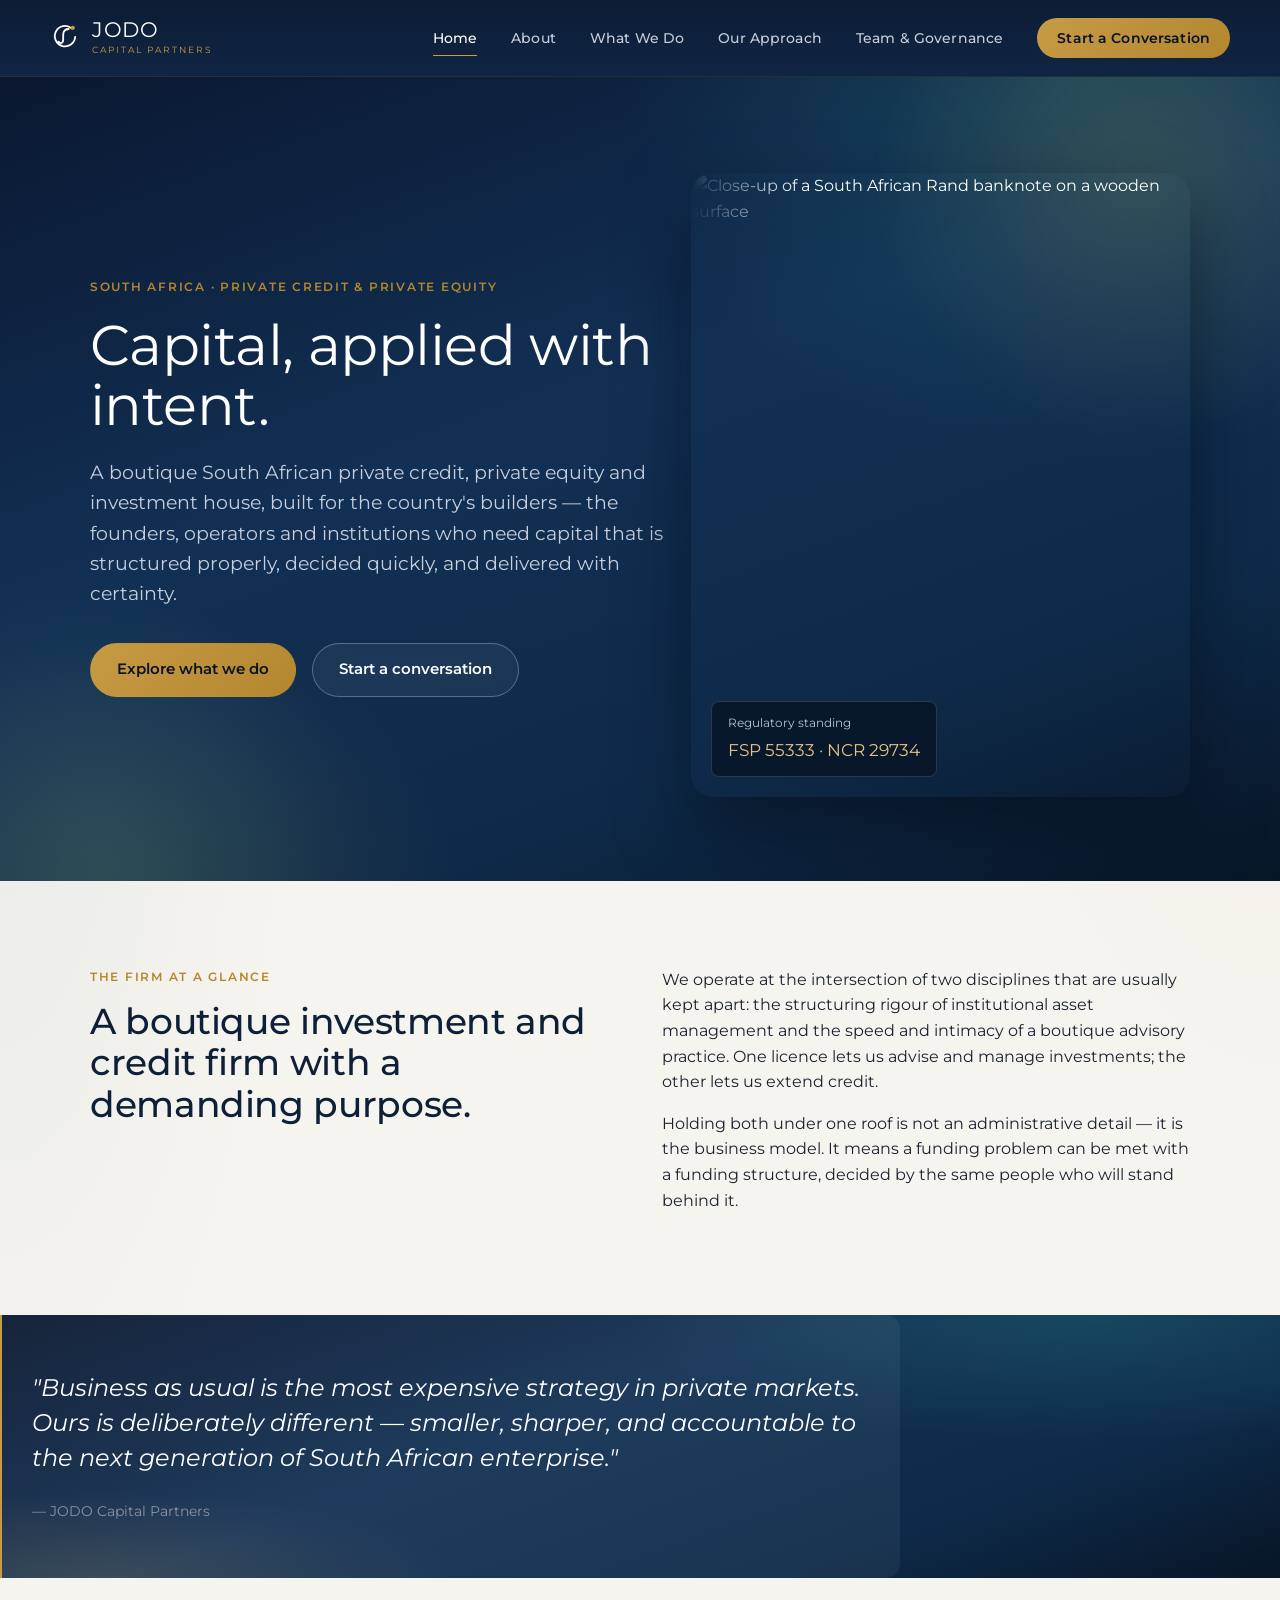
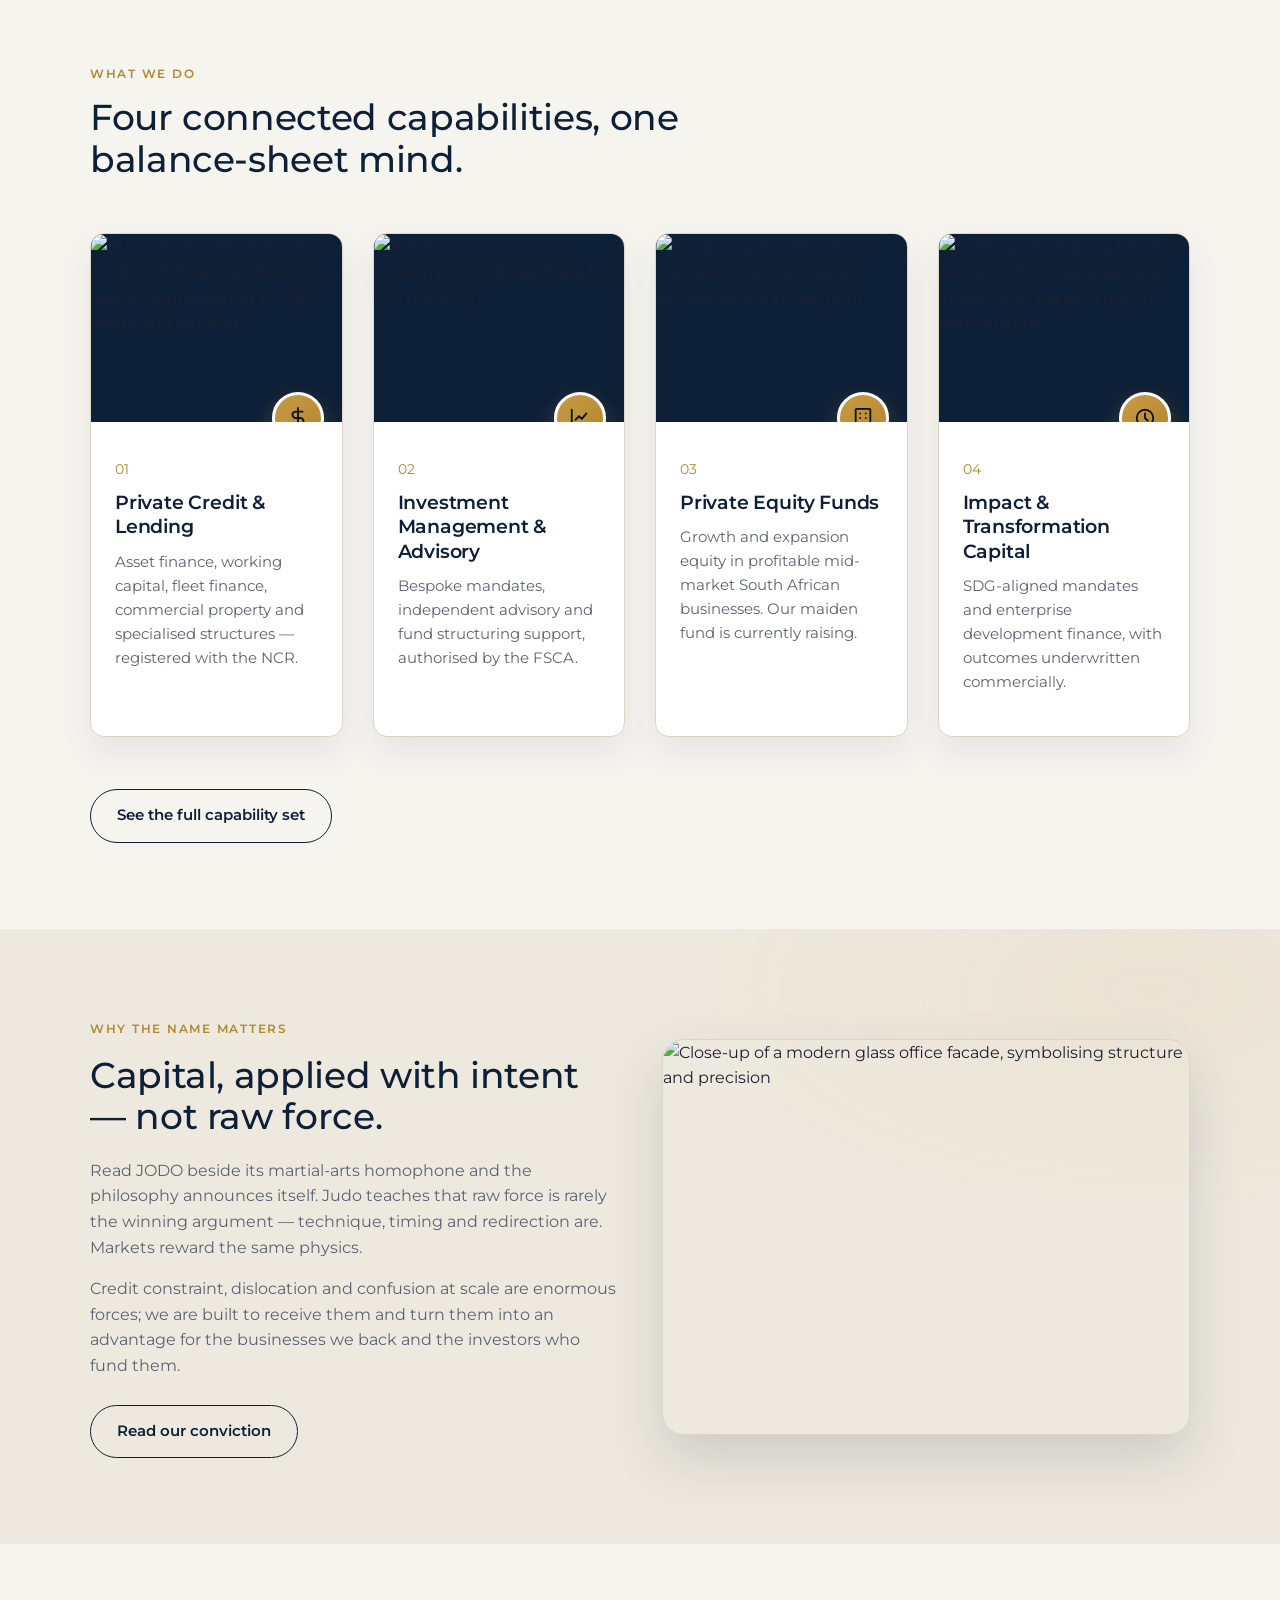
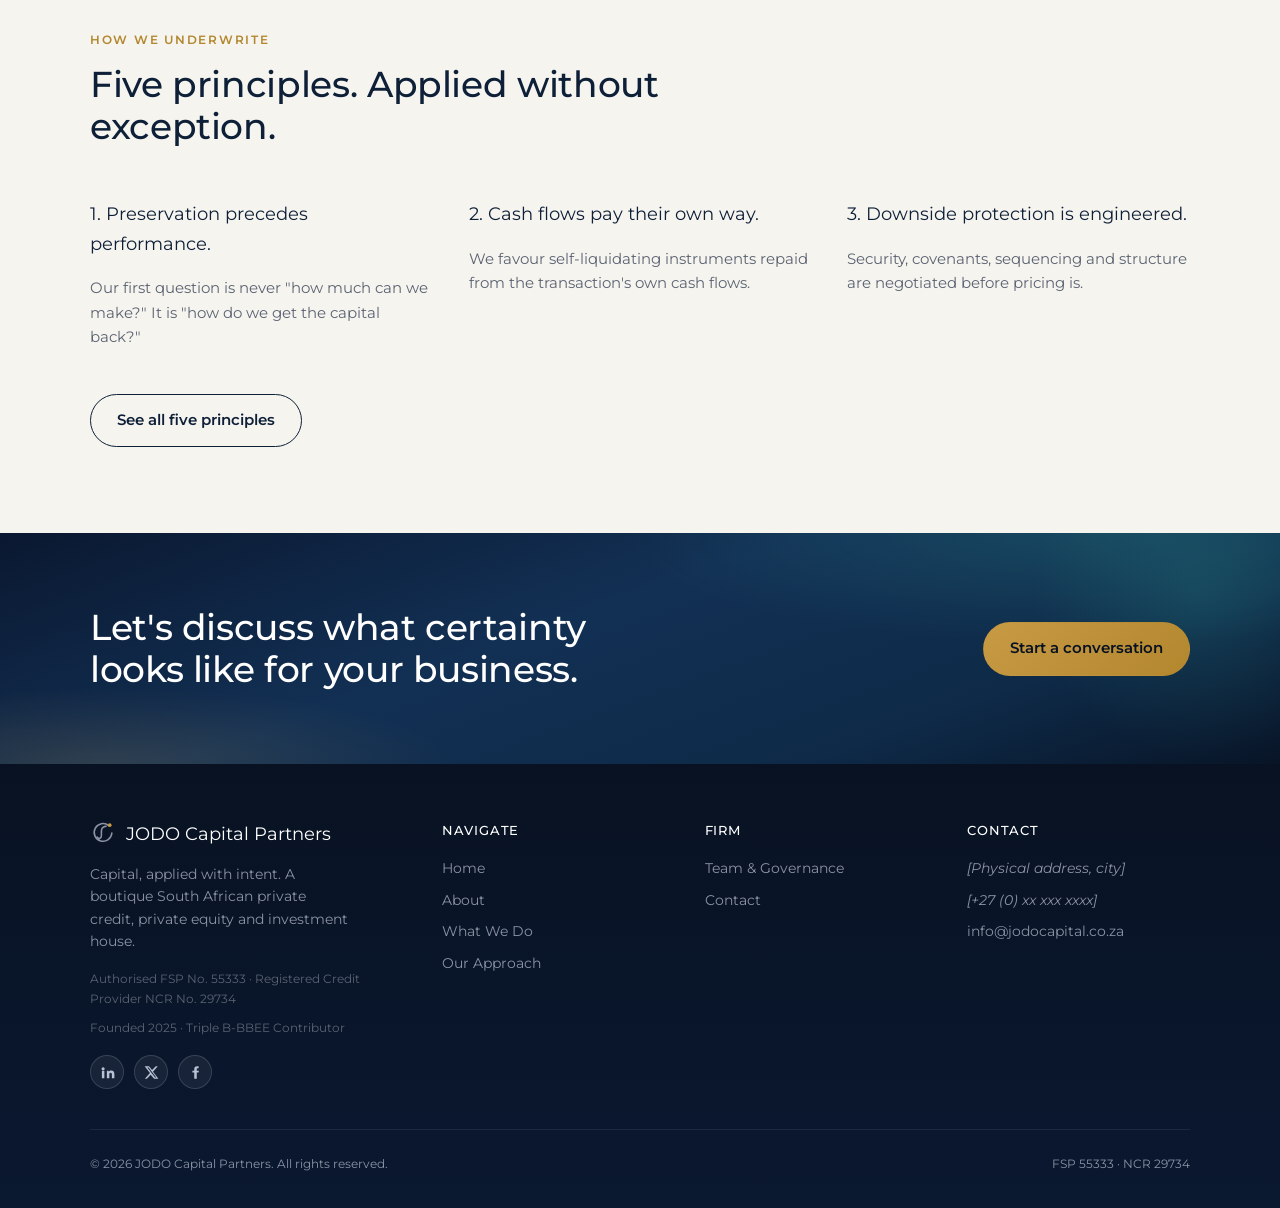
==== commit 3a9480c6: "Latest updates" ====
--- a/frontend/index.html
+++ b/frontend/index.html
@@ -5,7 +5,6 @@
 <meta name="viewport" content="width=device-width, initial-scale=1.0">
 <title>JODO Capital Partners — Capital, Applied with Intent</title>
 <meta name="description" content="A boutique South African private credit, private equity and investment house. Authorised FSP No. 55333 · Registered Credit Provider NCR No. 29734.">
-<link rel="icon" href="data:image/svg+xml,%3Csvg xmlns='http://www.w3.org/2000/svg' viewBox='0 0 100 100'%3E%3Crect width='100' height='100' rx='20' fill='%230A1B30'/%3E%3Cpath d='M 72 18 A 34 34 0 1 0 84 46' fill='none' stroke='%23FFFFFF' stroke-width='7' stroke-linecap='round'/%3E%3Cpath d='M 62 20 C 40 22 44 40 44 55 C 44 68 34 70 28 62' fill='none' stroke='%23FFFFFF' stroke-width='7' stroke-linecap='round'/%3E%3Ccircle cx='76' cy='16' r='8' fill='%23C79A44'/%3E%3C/svg%3E">
 <link rel="stylesheet" href="styles.css">
 </head>
 <body>
@@ -47,55 +46,13 @@
         <a href="services.html" class="btn btn-gold">Explore what we do</a>
         <a href="contact.html" class="btn btn-outline-light">Start a conversation</a>
       </div>
-      <div class="hero-icon-row">
-        <span class="hero-icon" title="Growth"><svg viewBox="0 0 24 24" fill="none" stroke="currentColor" stroke-width="2" stroke-linecap="round" stroke-linejoin="round"><line x1="4" y1="20" x2="20" y2="4"/><polyline points="8 4 20 4 20 16"/></svg></span>
-        <span class="hero-icon active" title="Partnership"><svg viewBox="0 0 24 24" fill="none" stroke="currentColor" stroke-width="2" stroke-linecap="round" stroke-linejoin="round"><circle cx="9" cy="8" r="3"/><path d="M2 20c0-3.3 3.1-6 7-6s7 2.7 7 6"/><circle cx="17" cy="9" r="2.6"/><path d="M15.5 14.2c2.9.4 5.5 2.6 5.5 5.8"/></svg></span>
-        <span class="hero-icon" title="Protection"><svg viewBox="0 0 24 24" fill="none" stroke="currentColor" stroke-width="2" stroke-linecap="round" stroke-linejoin="round"><path d="M12 3l8 3v6c0 5-3.5 8-8 9-4.5-1-8-4-8-9V6l8-3z"/></svg></span>
-      </div>
-      <div class="credential-strip">
-        <span>Authorised FSP No. 55333 (FSCA)</span>
-        <span>Registered Credit Provider · NCR No. 29734</span>
-        <span>Level 3 B-BBEE Contributor</span>
-        <span>Founded 2025</span>
-      </div>
-    </div>
-    <div class="hero-visual">
-      <div class="hero-panel">
-        <div class="hero-panel-head">
-          <span class="tag">Deal Book &middot; Live Snapshot</span>
-          <span class="dot-row"><span></span><span></span><span></span></span>
-        </div>
-        <div class="hero-stat-row">
-          <div class="hero-stat">
-            <div class="lbl">Private Equity Fund</div>
-            <div class="val gold">In market</div>
-          </div>
-          <div class="hero-stat">
-            <div class="lbl">Private Debt Fund</div>
-            <div class="val gold">Structuring</div>
-          </div>
-        </div>
-        <div class="hero-chart">
-          <div class="lbl">Structured deal flow, indexed (R)</div>
-          <svg class="hero-panel-chart-svg" viewBox="0 0 320 110" xmlns="http://www.w3.org/2000/svg" aria-hidden="true">
-            <defs>
-              <linearGradient id="jodoAreaFill" x1="0" y1="0" x2="0" y2="1">
-                <stop offset="0%" stop-color="#C79A44" stop-opacity="0.4"/>
-                <stop offset="100%" stop-color="#C79A44" stop-opacity="0"/>
-              </linearGradient>
-            </defs>
-            <polyline points="0,86 40,78 80,82 120,58 160,64 200,40 240,46 280,20 320,26" fill="none" stroke="#2FA39B" stroke-width="2" opacity="0.55"/>
-            <polygon points="0,95 40,88 80,90 120,68 160,72 200,50 240,54 280,30 320,36 320,110 0,110" fill="url(#jodoAreaFill)"/>
-            <polyline points="0,95 40,88 80,90 120,68 160,72 200,50 240,54 280,30 320,36" fill="none" stroke="#E3C387" stroke-width="2.5" stroke-linecap="round" stroke-linejoin="round"/>
-            <circle cx="320" cy="36" r="4.5" fill="#E3C387"/>
-          </svg>
-        </div>
-        <div class="hero-panel-foot">
-          <span>Underwriting standard</span>
-          <strong>5 principles, zero exceptions</strong>
-        </div>
-      </div>
-      <div class="hero-badge-float">Owner-run &middot; Boutique</div>
+    </div>
+    <div class="hero-photo-frame">
+      <img src="https://img.magnific.com/foto-gratuito/primo-piano-di-una-fattura-del-rand-sudafricano-su-una-superficie-di-legno_181624-14868.jpg" alt="Close-up of a South African Rand banknote on a wooden surface">
+      <div class="hero-photo-tag">
+        <span class="lbl">Regulatory standing</span>
+        <span class="val gold">FSP 55333 · NCR 29734</span>
+      </div>
     </div>
   </div>
 </section>
@@ -128,10 +85,10 @@
       <span class="eyebrow">What We Do</span>
       <h2 style="margin-top:14px;">Four connected capabilities, one balance-sheet mind.</h2>
     </div>
-    <div class="grid-5">
-      <div class="solution-card">
-        <div class="photo">
-          <img src="https://images.unsplash.com/photo-1521790797524-b2497295b8a0?auto=format&amp;fit=crop&amp;w=800&amp;q=80" alt="Two business partners shaking hands, representing a private credit facility being agreed">
+    <div class="grid-4">
+      <div class="solution-card">
+        <div class="photo">
+          <img src="https://images.pexels.com/photos/5833864/pexels-photo-5833864.jpeg?auto=compress&amp;cs=tinysrgb&amp;w=800" alt="Business handshake over a desk with financial charts on a laptop, representing private credit and lending">
           <span class="icon-badge"><svg viewBox="0 0 24 24" fill="none" stroke="currentColor" stroke-width="2" stroke-linecap="round" stroke-linejoin="round"><line x1="12" y1="1" x2="12" y2="23"/><path d="M17 5H9.5a3.5 3.5 0 0 0 0 7h5a3.5 3.5 0 0 1 0 7H6"/></svg></span>
         </div>
         <div class="body">
@@ -142,7 +99,7 @@
       </div>
       <div class="solution-card">
         <div class="photo">
-          <img src="https://images.unsplash.com/photo-1660893978186-04bb33247dc0?auto=format&amp;fit=crop&amp;w=800&amp;q=80" alt="Modern glass office facade, representing our FSCA-authorised investment and advisory practice">
+          <img src="https://images.pexels.com/photos/3184286/pexels-photo-3184286.jpeg?auto=compress&amp;cs=tinysrgb&amp;w=800" alt="Advisors reviewing an investment strategy together in a meeting">
           <span class="icon-badge"><svg viewBox="0 0 24 24" fill="none" stroke="currentColor" stroke-width="2" stroke-linecap="round" stroke-linejoin="round"><path d="M3 3v18h18"/><path d="M7 14l4-4 3 3 5-6"/></svg></span>
         </div>
         <div class="body">
@@ -153,7 +110,7 @@
       </div>
       <div class="solution-card">
         <div class="photo">
-          <img src="https://images.unsplash.com/photo-1577948000111-9c970dfe3743?auto=format&amp;fit=crop&amp;w=800&amp;q=80" alt="Aerial view of a South African city skyline, representing mid-market private equity investment">
+          <img src="https://images.pexels.com/photos/2467169/pexels-photo-2467169.jpeg?auto=compress&amp;cs=tinysrgb&amp;w=800" alt="Modern glass office tower, representing mid-market private equity investment">
           <span class="icon-badge"><svg viewBox="0 0 24 24" fill="none" stroke="currentColor" stroke-width="2" stroke-linecap="round" stroke-linejoin="round"><rect x="4" y="2" width="16" height="20" rx="1"/><line x1="9" y1="7" x2="9" y2="7"/><line x1="15" y1="7" x2="15" y2="7"/><line x1="9" y1="12" x2="9" y2="12"/><line x1="15" y1="12" x2="15" y2="12"/><line x1="9" y1="17" x2="15" y2="17"/></svg></span>
         </div>
         <div class="body">
@@ -164,22 +121,11 @@
       </div>
       <div class="solution-card">
         <div class="photo">
-          <img src="https://images.unsplash.com/photo-1604348489791-f95132c5d8c0?auto=format&amp;fit=crop&amp;w=800&amp;q=80" alt="South African city skyline at dusk, representing the maiden Private Debt Fund currently being structured">
-          <span class="icon-badge"><svg viewBox="0 0 24 24" fill="none" stroke="currentColor" stroke-width="2" stroke-linecap="round" stroke-linejoin="round"><rect x="2" y="7" width="20" height="12" rx="2"/><circle cx="12" cy="13" r="3"/><path d="M6 7V5a2 2 0 0 1 2-2h8a2 2 0 0 1 2 2v2"/></svg></span>
+          <img src="https://images.pexels.com/photos/3184416/pexels-photo-3184416.jpeg?auto=compress&amp;cs=tinysrgb&amp;w=800" alt="Colleagues shaking hands in a bright office, representing impact and transformation partnerships">
+          <span class="icon-badge"><svg viewBox="0 0 24 24" fill="none" stroke="currentColor" stroke-width="2" stroke-linecap="round" stroke-linejoin="round"><circle cx="12" cy="12" r="9"/><path d="M12 7v5l3 3"/></svg></span>
         </div>
         <div class="body">
           <span class="index">04</span>
-          <h3>Private Debt Fund<span class="new-tag">New</span></h3>
-          <p>A pooled credit vehicle giving qualifying investors diversified exposure to our underwritten lending book. Currently in structuring.</p>
-        </div>
-      </div>
-      <div class="solution-card">
-        <div class="photo">
-          <img src="https://images.unsplash.com/photo-1636706519609-988babca3dd5?auto=format&amp;fit=crop&amp;w=800&amp;q=80" alt="South African skyline at golden hour, representing impact and transformation partnerships">
-          <span class="icon-badge"><svg viewBox="0 0 24 24" fill="none" stroke="currentColor" stroke-width="2" stroke-linecap="round" stroke-linejoin="round"><circle cx="12" cy="12" r="9"/><path d="M12 7v5l3 3"/></svg></span>
-        </div>
-        <div class="body">
-          <span class="index">05</span>
           <h3>Impact &amp; Transformation Capital</h3>
           <p>SDG-aligned mandates and enterprise development finance, with outcomes underwritten commercially.</p>
         </div>
@@ -201,7 +147,7 @@
       <a href="about.html" class="btn btn-outline" style="margin-top:10px;">Read our conviction</a>
     </div>
     <div class="photo-frame" style="aspect-ratio:4/3;">
-      <img src="https://images.unsplash.com/photo-1660893978186-04bb33247dc0?auto=format&amp;fit=crop&amp;w=1000&amp;q=80" alt="Close-up of a modern glass office facade, symbolising structure and precision">
+      <img src="https://images.pexels.com/photos/2497641/pexels-photo-2497641.jpeg?auto=compress&amp;cs=tinysrgb&amp;w=1000" alt="Close-up of a modern glass office facade, symbolising structure and precision">
     </div>
   </div>
 </section>
@@ -251,17 +197,18 @@
           </svg>
           <span>JODO Capital Partners</span>
         </div>
-        <p style="max-width:260px;">Capital, applied with intent. A boutique South African private credit, private equity and investment house. Founded 2025.</p>
-        <p style="color:#8B93A5; font-size:0.78rem; margin-top:16px; line-height:1.7;">Authorised FSP No. 55333 · Registered Credit Provider NCR No. 29734<br>Level 3 B-BBEE Contributor</p>
-        <div class="footer-social">
-          <a href="https://www.linkedin.com/company/jodo-capital-partners" aria-label="JODO Capital Partners on LinkedIn" target="_blank" rel="noopener">
-            <svg viewBox="0 0 24 24" fill="currentColor" aria-hidden="true"><path d="M4.98 3.5C4.98 4.88 3.87 6 2.5 6S0 4.88 0 3.5 1.12 1 2.5 1s2.48 1.12 2.48 2.5zM.5 8.5h4V23h-4V8.5zM8.5 8.5h3.83v1.98h.05c.53-1 1.84-2.06 3.79-2.06 4.05 0 4.8 2.67 4.8 6.14V23h-4v-6.6c0-1.57-.03-3.6-2.2-3.6-2.2 0-2.54 1.72-2.54 3.49V23h-4V8.5z"/></svg>
+        <p style="max-width:260px;">Capital, applied with intent. A boutique South African private credit, private equity and investment house.</p>
+        <p style="color:#5B6372; font-size:0.78rem; margin-top:16px;">Authorised FSP No. 55333 · Registered Credit Provider NCR No. 29734</p>
+        <p style="color:#5B6372; font-size:0.78rem; margin-top:6px;">Founded 2025 · Triple B-BBEE Contributor</p>
+        <div class="social-row">
+          <a href="#" class="social-icon" aria-label="LinkedIn">
+            <svg viewBox="0 0 24 24" fill="currentColor" aria-hidden="true"><path d="M4.98 3.5a2.5 2.5 0 1 1 0 5 2.5 2.5 0 0 1 0-5zM3 9h4v12H3V9zm7 0h3.8v1.7h.05c.53-1 1.83-2.05 3.77-2.05C21.9 8.65 23 11 23 14.6V21h-4v-5.6c0-1.34-.02-3.06-1.87-3.06-1.87 0-2.16 1.46-2.16 2.96V21h-4V9z"/></svg>
           </a>
-          <a href="https://twitter.com/jodocapital" aria-label="JODO Capital Partners on X" target="_blank" rel="noopener">
-            <svg viewBox="0 0 24 24" fill="currentColor" aria-hidden="true"><path d="M18.9 1.7h3.4l-7.4 8.5 8.7 11.5h-6.8l-5.3-7-6.1 7H1.9l7.9-9L1.5 1.7h7l4.8 6.4 5.6-6.4zm-1.2 18h1.9L6.4 3.6H4.3L17.7 19.7z"/></svg>
+          <a href="#" class="social-icon" aria-label="X (Twitter)">
+            <svg viewBox="0 0 24 24" fill="currentColor" aria-hidden="true"><path d="M18.9 2H22l-7.6 8.7L23 22h-6.9l-5.4-6.6L4.5 22H1.4l8.1-9.3L1 2h7l4.9 6.1L18.9 2zm-1.2 18h1.9L7.4 4H5.4l12.3 16z"/></svg>
           </a>
-          <a href="https://instagram.com/jodocapitalpartners" aria-label="JODO Capital Partners on Instagram" target="_blank" rel="noopener">
-            <svg viewBox="0 0 24 24" fill="currentColor" aria-hidden="true"><path d="M12 2.2c3.2 0 3.6 0 4.85.07 3.25.15 4.77 1.69 4.92 4.92.06 1.25.07 1.63.07 4.81 0 3.19-.01 3.56-.07 4.81-.15 3.23-1.66 4.77-4.92 4.92-1.25.06-1.62.07-4.85.07-3.2 0-3.58-.01-4.81-.07-3.26-.15-4.77-1.7-4.92-4.92-.06-1.25-.07-1.62-.07-4.81 0-3.18.02-3.56.07-4.81.15-3.23 1.67-4.77 4.92-4.92C8.42 2.21 8.8 2.2 12 2.2zm0 1.98c-3.14 0-3.5.01-4.74.07-2.28.1-3.34 1.19-3.44 3.44-.06 1.24-.07 1.6-.07 4.74s.01 3.5.07 4.74c.1 2.24 1.15 3.34 3.44 3.44 1.24.06 1.6.07 4.74.07s3.5-.01 4.74-.07c2.28-.1 3.34-1.19 3.44-3.44.06-1.24.07-1.6.07-4.74s-.01-3.5-.07-4.74c-.1-2.24-1.15-3.34-3.44-3.44-1.24-.06-1.6-.07-4.74-.07zm0 3.35a4.47 4.47 0 110 8.94 4.47 4.47 0 010-8.94zm0 7.37a2.9 2.9 0 100-5.8 2.9 2.9 0 000 5.8zm5.7-7.55a1.05 1.05 0 11-2.1 0 1.05 1.05 0 012.1 0z"/></svg>
+          <a href="#" class="social-icon" aria-label="Facebook">
+            <svg viewBox="0 0 24 24" fill="currentColor" aria-hidden="true"><path d="M14 9V6.5c0-.83.67-1.5 1.5-1.5H17V2h-2.5A4.5 4.5 0 0 0 10 6.5V9H7v3h3v10h4V12h2.8l.7-3H14z"/></svg>
           </a>
         </div>
       </div>
@@ -281,7 +228,7 @@
         <h4>Contact</h4>
         <p class="placeholder">[Physical address, city]</p>
         <p class="placeholder">[+27 (0) xx xxx xxxx]</p>
-        <a href="mailto:info@jodocapital.co.za">info@jodocapital.co.za</a>
+        <p><a href="mailto:info@jodocapital.co.za">info@jodocapital.co.za</a></p>
       </div>
     </div>
     <div class="footer-bottom">
@@ -290,9 +237,6 @@
     </div>
   </div>
 </footer>
-<a class="whatsapp-float" href="https://wa.me/27000000000?text=Hi%20JODO%20Capital%20Partners%2C%20I%27d%20like%20to%20start%20a%20conversation" aria-label="Chat with JODO Capital Partners on WhatsApp" target="_blank" rel="noopener">
-  <svg viewBox="0 0 32 32" fill="#FFFFFF" aria-hidden="true"><path d="M16.02 3C9.4 3 4 8.4 4 15.02c0 2.46.72 4.75 1.96 6.68L4 29l7.5-1.9a12.9 12.9 0 0 0 4.52.81h.01c6.62 0 12.02-5.4 12.02-12.02C28.05 8.4 22.65 3 16.02 3zm0 21.9h-.01a10.86 10.86 0 0 1-5.53-1.52l-.4-.24-4.45 1.13 1.19-4.34-.26-.44a10.85 10.85 0 0 1-1.66-5.79c0-6 4.9-10.9 10.93-10.9 2.92 0 5.66 1.14 7.72 3.2a10.83 10.83 0 0 1 3.2 7.72c0 6.02-4.9 10.9-10.73 10.9zm5.98-8.17c-.33-.16-1.93-.95-2.23-1.06-.3-.11-.52-.16-.74.16-.22.33-.85 1.06-1.04 1.27-.19.22-.38.24-.71.08-.33-.16-1.38-.51-2.63-1.63-.97-.87-1.63-1.94-1.82-2.27-.19-.33-.02-.5.14-.67.15-.15.33-.38.5-.57.16-.19.22-.33.33-.55.11-.22.05-.41-.03-.57-.08-.16-.74-1.79-1.02-2.45-.27-.64-.54-.55-.74-.56h-.63c-.22 0-.57.08-.87.41-.3.33-1.14 1.11-1.14 2.72s1.17 3.16 1.33 3.38c.16.22 2.3 3.51 5.58 4.92.78.34 1.39.54 1.86.69.78.25 1.49.21 2.05.13.63-.09 1.93-.79 2.2-1.55.27-.76.27-1.42.19-1.55-.08-.14-.3-.22-.63-.38z"/></svg>
-</a>
 <script src="script.js"></script>
 </body>
 </html>
--- a/frontend/styles.css
+++ b/frontend/styles.css
@@ -1,4 +1,4 @@
-@import url('https://fonts.googleapis.com/css2?family=Montserrat:ital,wght@0,300;0,400;0,500;0,600;0,700;0,800;1,400;1,500&display=swap');
+@import url('https://fonts.googleapis.com/css2?family=Montserrat:wght@300;400;500;600;700&display=swap');
 
 :root{
   --navy-950:#081222;
@@ -56,25 +56,25 @@
 /* ---------- Typography ---------- */
 h1,h2,h3,h4{
   font-family:var(--serif);
-  font-weight:600;
+  font-weight:500;
   color:var(--navy-900);
   margin:0;
-  letter-spacing:-0.015em;
-}
-h1{font-size:clamp(2.3rem, 4.2vw, 3.5rem); line-height:1.1; font-weight:700; letter-spacing:-0.02em;}
-h2{font-size:clamp(1.6rem, 2.6vw, 2.2rem); line-height:1.2; font-weight:700; letter-spacing:-0.015em;}
-h3{font-size:1.22rem; line-height:1.35; font-weight:600;}
+  letter-spacing:-0.01em;
+}
+h1{font-size:clamp(2.4rem, 4.4vw, 3.6rem); line-height:1.08; font-weight:400;}
+h2{font-size:clamp(1.7rem, 2.8vw, 2.3rem); line-height:1.16; font-weight:500;}
+h3{font-size:1.3rem; line-height:1.3; font-weight:600;}
 p{margin:0 0 1em 0; color:var(--ink);}
-.lede{font-size:1.14rem; color:var(--slate); font-weight:400; line-height:1.65; max-width:640px;}
+.lede{font-size:1.18rem; color:var(--slate); font-weight:400; line-height:1.6; max-width:640px;}
 .eyebrow{
   font-family:var(--sans);
-  font-size:0.76rem;
-  font-weight:700;
-  letter-spacing:0.16em;
+  font-size:0.78rem;
+  font-weight:600;
+  letter-spacing:0.14em;
   color:var(--gold-600);
   text-transform:uppercase;
 }
-.serif-italic{font-family:var(--serif); font-style:italic; font-weight:500;}
+.serif-italic{font-family:var(--serif); font-style:italic; font-weight:400;}
 
 /* ---------- Header / Nav ---------- */
 header.site{
@@ -82,9 +82,7 @@
   position:sticky; top:0; z-index:50;
   border-bottom:1px solid rgba(199,154,68,0.14);
   backdrop-filter:blur(10px);
-  transition:box-shadow .2s ease;
-}
-header.site.is-scrolled{box-shadow:0 14px 30px rgba(3,10,22,0.28);}
+}
 .nav-row{
   display:flex; align-items:center; justify-content:space-between;
   padding:18px 0;
@@ -139,44 +137,21 @@
 .nav-toggle{display:none;}
 
 @media (max-width:900px){
-  .nav-row{padding:14px 0;}
-  .brand-mark{width:26px; height:26px;}
-  .brand-word{font-size:1.14rem;}
   nav.primary{
-    position:fixed; inset:0 0 0 0; background:linear-gradient(175deg,#0C1D34,#081222 70%);
-    flex-direction:column; align-items:stretch; gap:0;
-    padding:88px 26px 30px; margin:0;
-    transform:translateX(12px);
-    opacity:0; visibility:hidden; pointer-events:none;
-    transition:opacity .22s ease, transform .22s ease, visibility .22s;
-    overflow-y:auto;
+    position:fixed; inset:64px 0 0 0; background:var(--navy-900);
+    flex-direction:column; align-items:flex-start; gap:0;
+    padding:12px 22px 30px; transform:translateY(-8px);
+    opacity:0; pointer-events:none; transition:opacity .18s ease, transform .18s ease;
+    border-top:1px solid var(--hairline-dark);
   }
-  nav.primary.open{opacity:1; visibility:visible; pointer-events:auto; transform:translateX(0);}
-  nav.primary a{
-    width:100%; padding:18px 2px; border-bottom:1px solid rgba(255,255,255,0.08);
-    font-size:1.05rem; font-weight:600; color:var(--white);
+  nav.primary.open{opacity:1; pointer-events:auto; transform:translateY(0);}
+  nav.primary a{width:100%; padding:14px 0; border-bottom:1px solid var(--hairline-dark);}
+  nav.primary a.current, nav.primary a:hover{border-color:var(--hairline-dark); }
+  .nav-cta{margin-top:14px; text-align:center;}
+  .nav-toggle{
+    display:flex; flex-direction:column; gap:5px; background:none; border:none; cursor:pointer; padding:8px;
   }
-  nav.primary a.current, nav.primary a:hover{color:var(--gold-400,var(--gold-300)); border-color:rgba(255,255,255,0.08);}
-  .nav-cta{
-    margin-top:22px; text-align:center; width:100%; padding:16px !important; font-size:1rem !important;
-  }
-  .nav-toggle{
-    display:flex; flex-direction:column; justify-content:center; gap:5px;
-    width:40px; height:40px; background:none; border:none; cursor:pointer; padding:8px;
-    position:relative; z-index:60;
-  }
-  .nav-toggle span{
-    width:22px; height:2px; background:var(--white); display:block; border-radius:2px;
-    transition:transform .2s ease, opacity .2s ease;
-  }
-  .nav-toggle.is-open span:nth-child(1){transform:translateY(7px) rotate(45deg);}
-  .nav-toggle.is-open span:nth-child(2){opacity:0;}
-  .nav-toggle.is-open span:nth-child(3){transform:translateY(-7px) rotate(-45deg);}
-  body.nav-open{overflow:hidden;}
-}
-@media (max-width:420px){
-  .nav-row{padding:12px 0;}
-  h1{font-size:2rem;}
+  .nav-toggle span{width:22px; height:2px; background:var(--white); display:block;}
 }
 
 /* ---------- Buttons ---------- */
@@ -310,6 +285,11 @@
 
 @media (max-width:840px){
   .hero-grid{grid-template-columns:1fr;}
+  .hero{padding:56px 0 48px;}
+}
+@media (max-width:520px){
+  .hero{padding:44px 0 40px;}
+  .page-hero{padding:48px 0 40px;}
 }
 
 /* ---------- Photo hero treatment (used on hero + page-hero) ---------- */
@@ -416,6 +396,7 @@
 .grid-2{display:grid; grid-template-columns:1fr 1fr; gap:44px;}
 .grid-3{display:grid; grid-template-columns:repeat(3,1fr); gap:36px;}
 .grid-4{display:grid; grid-template-columns:repeat(4,1fr); gap:30px;}
+@media (min-width:901px){.grid-3.grid-2x2{grid-template-columns:repeat(2,1fr);}}
 @media (max-width:900px){
   .grid-2,.grid-3,.grid-4{grid-template-columns:1fr;}
 }
@@ -564,6 +545,19 @@
 .footer-brand{display:flex; align-items:center; gap:10px; margin-bottom:14px;}
 .footer-brand .brand-mark{width:26px; height:26px;}
 .footer-brand span{font-family:var(--serif); color:var(--white); font-size:1.1rem;}
+.social-row{display:flex; gap:10px; margin-top:18px;}
+.footer-grid .social-icon{
+  width:34px; height:34px; border-radius:50%; flex:0 0 auto;
+  display:flex; align-items:center; justify-content:center;
+  background:rgba(255,255,255,0.06);
+  border:1px solid rgba(255,255,255,0.14);
+  color:#B9C2D4; margin-bottom:0;
+}
+.footer-grid .social-icon svg{width:15px; height:15px;}
+.footer-grid .social-icon:hover{
+  background:linear-gradient(135deg, var(--gold-500), var(--gold-600));
+  color:var(--navy-950); border-color:transparent;
+}
 .footer-bottom{
   border-top:1px solid rgba(255,255,255,0.08); padding-top:24px;
   display:flex; justify-content:space-between; flex-wrap:wrap; gap:10px; font-size:0.78rem;
@@ -602,81 +596,4 @@
   outline:none; border-color:var(--gold-600) !important;
   box-shadow:0 0 0 3px rgba(179,135,46,0.14);
 }
-#enquiryForm button{border-radius:100px;}
-/* ---------- WhatsApp floating button ---------- */
-.whatsapp-float{
-  position:fixed; right:22px; bottom:22px; z-index:80;
-  width:58px; height:58px; border-radius:50%;
-  background:#25D366;
-  display:flex; align-items:center; justify-content:center;
-  box-shadow:0 12px 28px rgba(0,0,0,0.28), 0 0 0 0 rgba(37,211,102,0.55);
-  transition:transform .18s ease, box-shadow .18s ease;
-  animation:wa-pulse 2.6s ease-out infinite;
-}
-.whatsapp-float:hover{transform:translateY(-3px) scale(1.04);}
-.whatsapp-float svg{width:30px; height:30px;}
-@keyframes wa-pulse{
-  0%{box-shadow:0 12px 28px rgba(0,0,0,0.28), 0 0 0 0 rgba(37,211,102,0.45);}
-  70%{box-shadow:0 12px 28px rgba(0,0,0,0.28), 0 0 0 14px rgba(37,211,102,0);}
-  100%{box-shadow:0 12px 28px rgba(0,0,0,0.28), 0 0 0 0 rgba(37,211,102,0);}
-}
-@media (max-width:520px){
-  .whatsapp-float{right:16px; bottom:16px; width:52px; height:52px;}
-  .whatsapp-float svg{width:27px; height:27px;}
-}
-
-/* ---------- Footer socials ---------- */
-.footer-social{display:flex; gap:10px; margin-top:18px;}
-.footer-social a{
-  width:36px; height:36px; border-radius:50%;
-  border:1px solid rgba(255,255,255,0.14);
-  background:rgba(255,255,255,0.03);
-  display:flex; align-items:center; justify-content:center;
-  color:#B9C2D4; transition:background .15s ease, color .15s ease, border-color .15s ease, transform .15s ease;
-}
-.footer-social a:hover{background:var(--gold-600); border-color:var(--gold-600); color:var(--navy-950); transform:translateY(-2px);}
-.footer-social svg{width:16px; height:16px;}
-
-/* ---------- Credential / fact badges ---------- */
-.fact-badge{
-  display:inline-flex; align-items:center; gap:8px;
-  font-size:0.74rem; letter-spacing:0.04em; color:var(--navy-800);
-  border:1px solid var(--hairline); padding:8px 15px;
-  background:linear-gradient(135deg, rgba(255,255,255,0.9), rgba(255,255,255,0.55));
-  border-radius:100px;
-}
-.fact-badge .dot{width:6px; height:6px; border-radius:50%; background:var(--gold-600); flex:0 0 auto;}
-.on-navy .fact-badge{
-  color:#E7EBF2; border-color:rgba(255,255,255,0.16); background:rgba(255,255,255,0.05);
-}
-
-/* ---------- Original Rand motif (decorative, not a banknote reproduction) ---------- */
-.rand-mark{
-  display:inline-flex; align-items:center; justify-content:center;
-  width:40px; height:40px; border-radius:10px; flex:0 0 auto;
-  background:linear-gradient(135deg, var(--gold-500), var(--gold-600));
-  color:var(--navy-950); font-family:var(--serif); font-weight:800; font-size:1.05rem;
-  box-shadow:0 10px 22px rgba(179,135,46,0.3);
-}
-
-/* ---------- Hero dashboard mockup activation ---------- */
-.hero-visual{position:relative; z-index:1;}
-.hero-panel-chart-svg{width:100%; height:auto; display:block;}
-.hero-panel .hero-panel-foot{
-  display:flex; align-items:center; justify-content:space-between;
-  margin-top:16px; padding-top:14px; border-top:1px solid rgba(255,255,255,0.08);
-}
-.hero-panel .hero-panel-foot span{font-size:0.72rem; color:#9FAAC0;}
-.hero-panel .hero-panel-foot strong{color:var(--gold-300); font-family:var(--serif);}
-
-/* ---------- Service card variant (used for the 5-up capability grid) ---------- */
-.grid-5{display:grid; grid-template-columns:repeat(5,1fr); gap:22px;}
-@media (max-width:1080px){.grid-5{grid-template-columns:repeat(3,1fr);}}
-@media (max-width:720px){.grid-5{grid-template-columns:repeat(2,1fr);}}
-@media (max-width:460px){.grid-5{grid-template-columns:1fr;}}
-
-.new-tag{
-  display:inline-block; font-size:0.62rem; letter-spacing:0.08em; text-transform:uppercase;
-  font-weight:700; color:var(--navy-950); background:linear-gradient(135deg, var(--gold-500), var(--gold-600));
-  padding:3px 9px; border-radius:100px; margin-left:8px; vertical-align:middle;
-}
+#enquiryForm button{border-radius:100px;}
